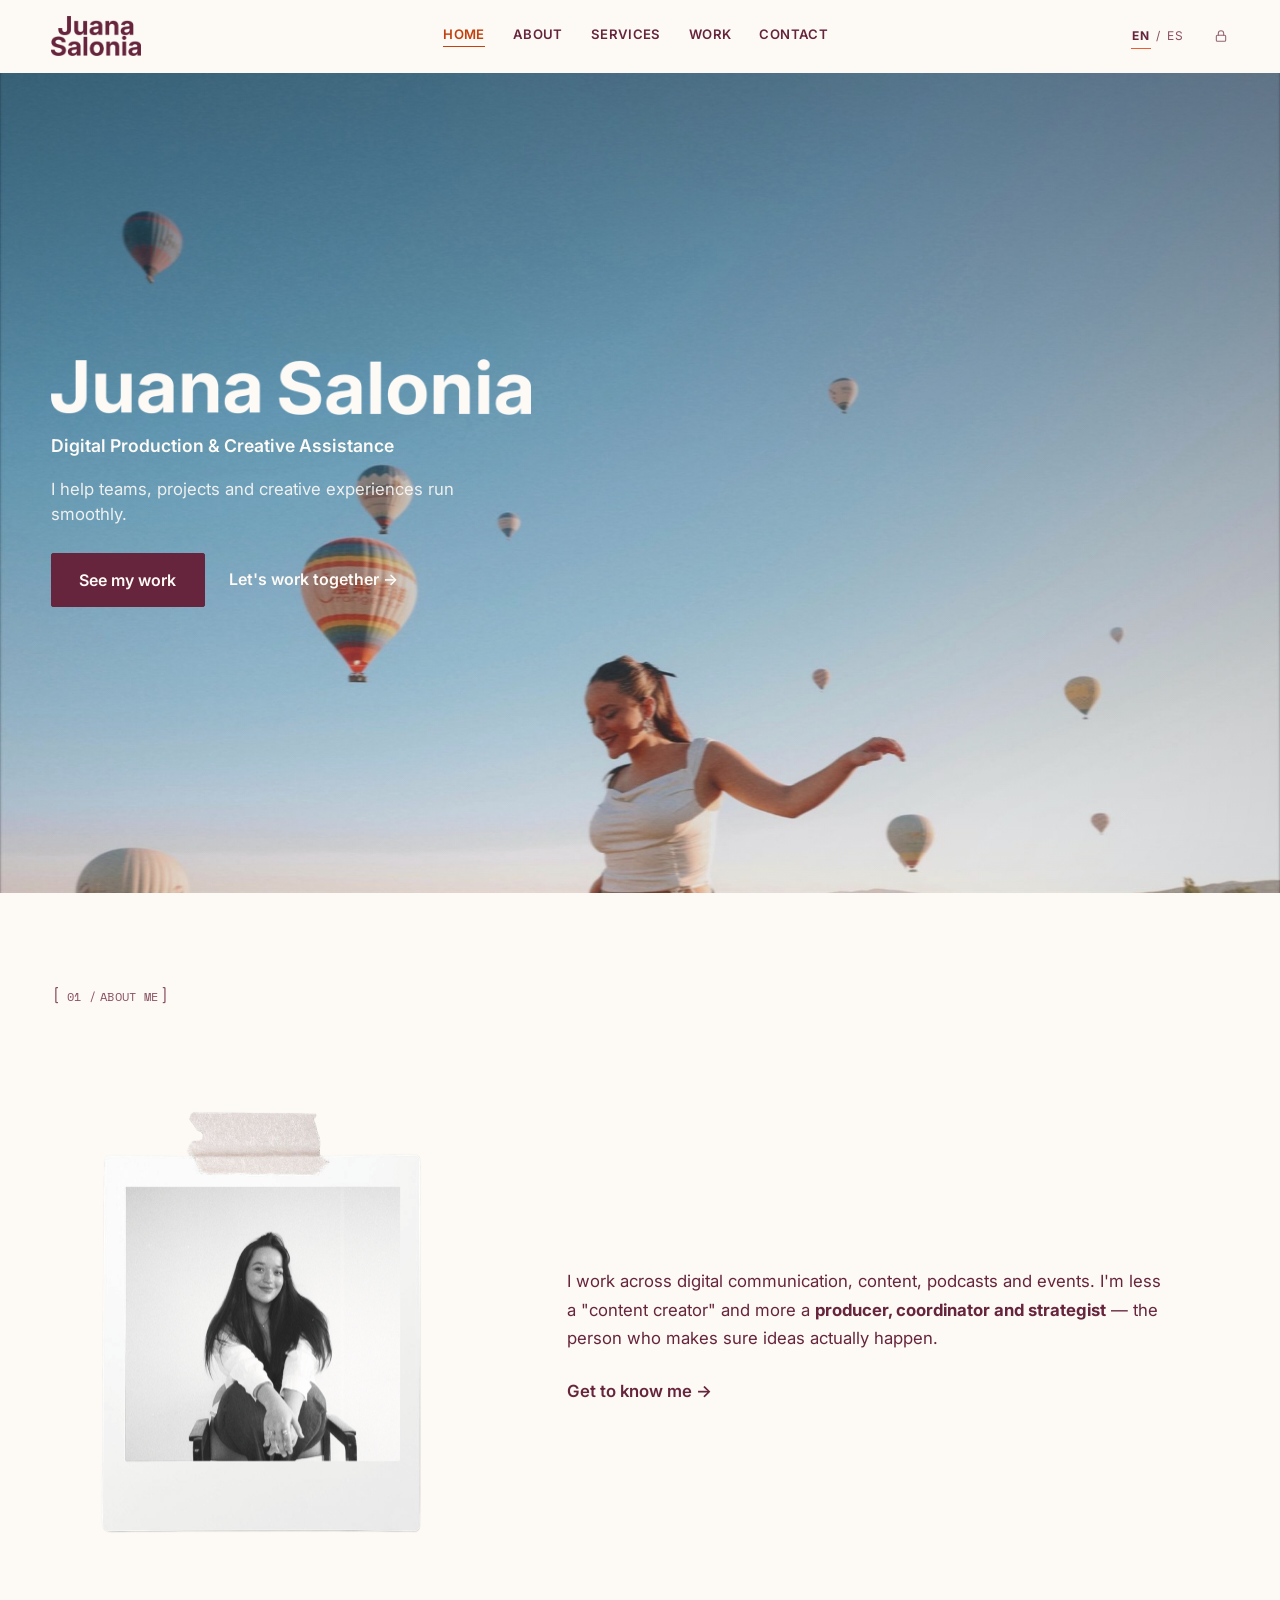
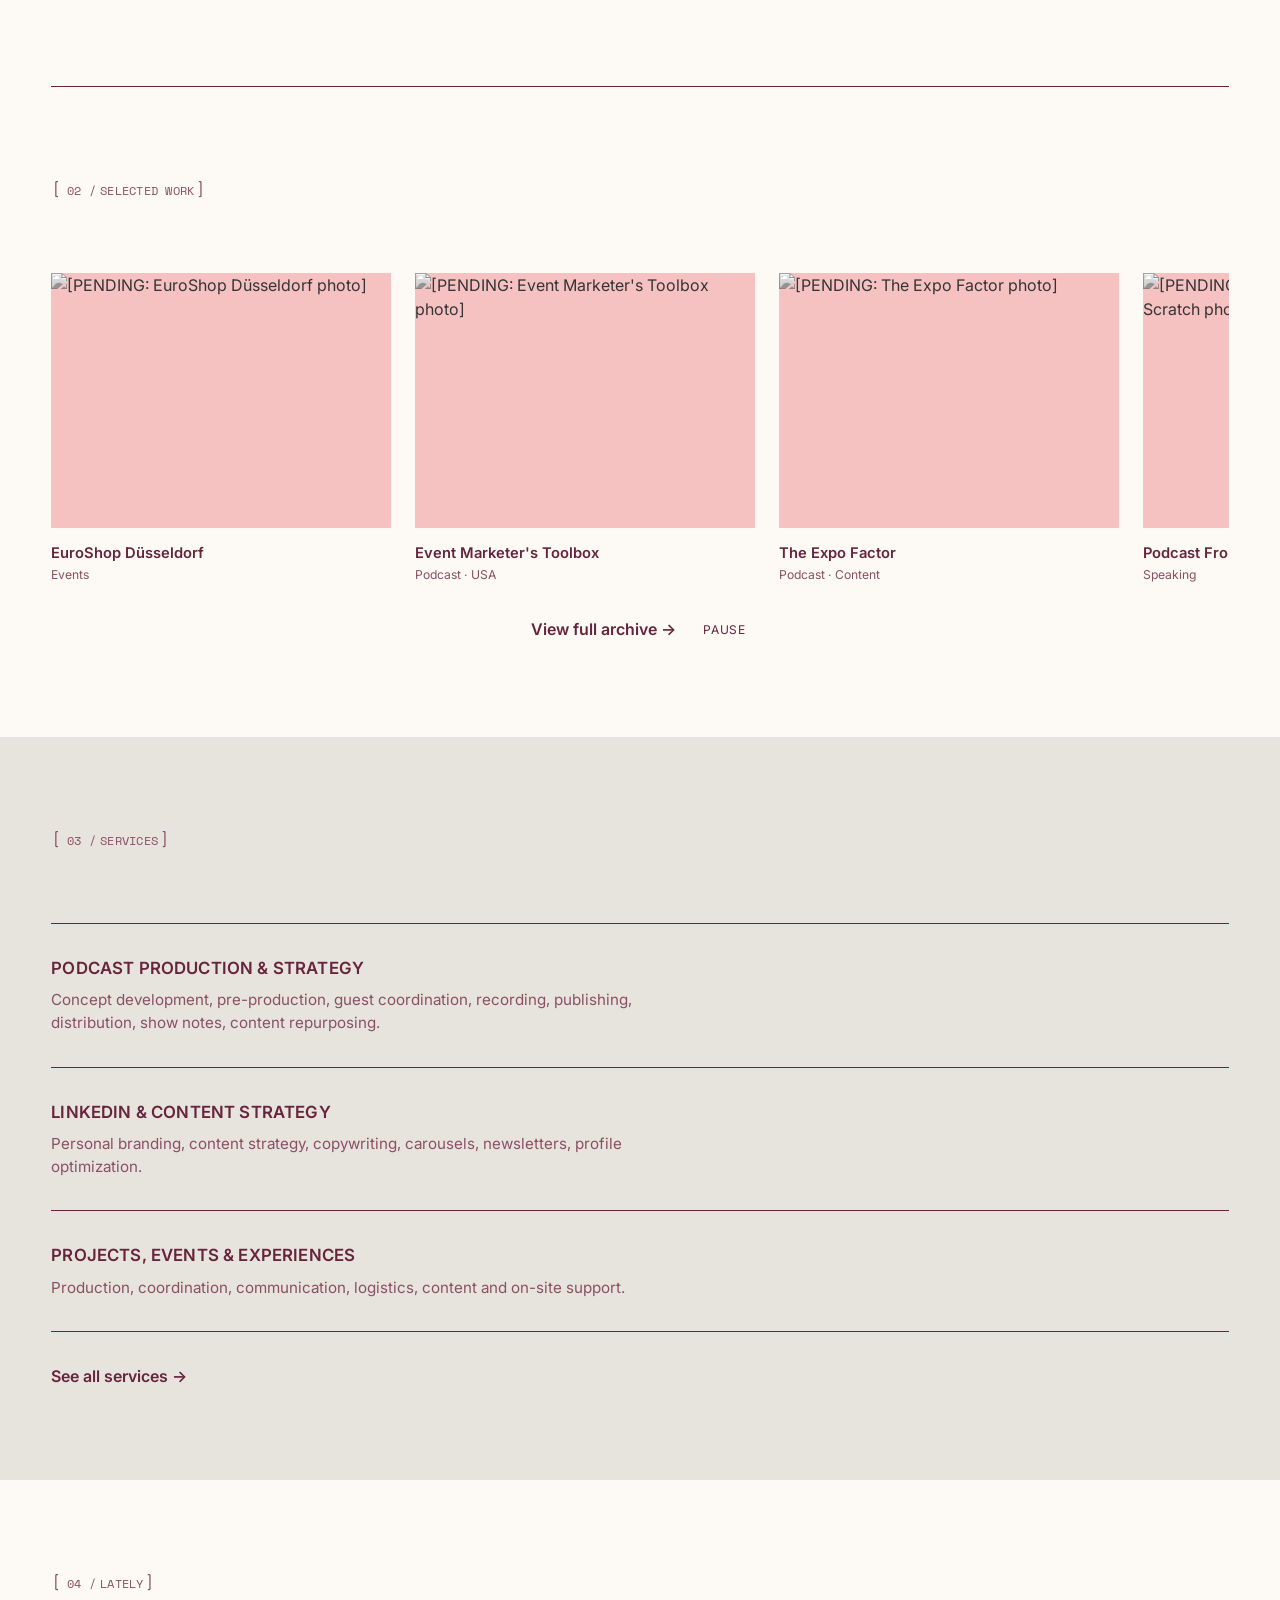
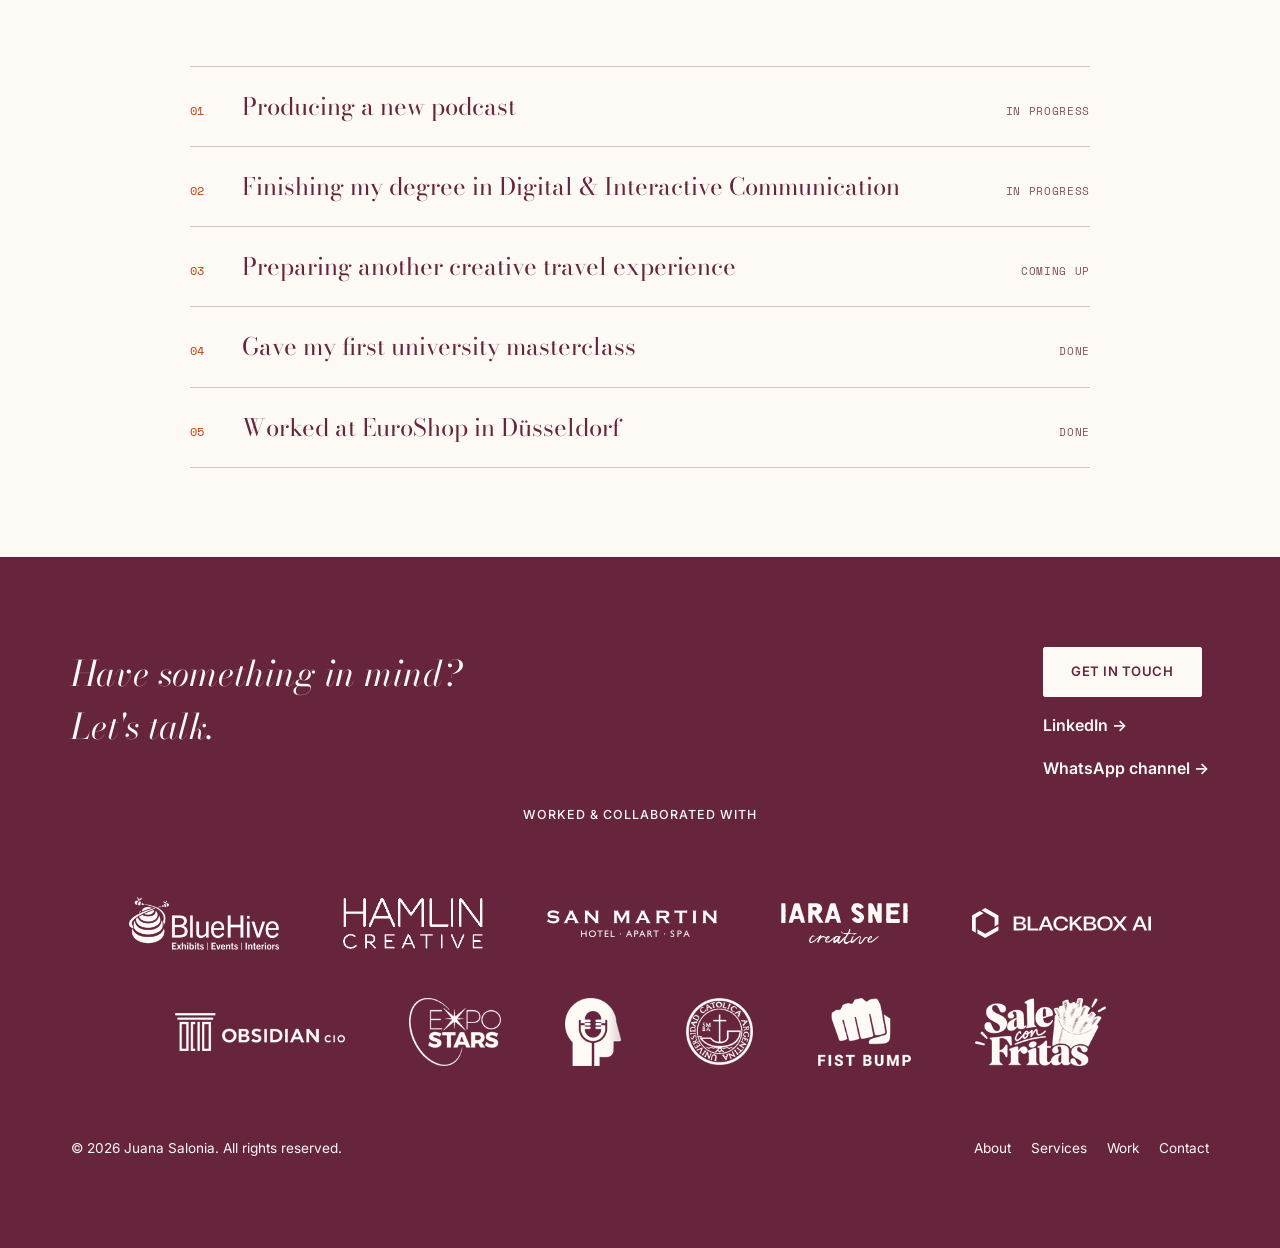
==== index.html @ c2f3aeaa "Home: hide the burgundy rule under the header while it sits over the hero photo Co-Authored-By: Clau" ====
<!DOCTYPE html>
<html lang="en">
<head>
<meta charset="UTF-8">
<meta name="viewport" content="width=device-width, initial-scale=1.0">
<title>Juana Salonia | Digital Production &amp; Creative Assistance</title>
<meta name="description" content="Juana Salonia — Digital Production &amp; Creative Assistance. I help teams, projects and creative experiences run smoothly.">
<meta name="theme-color" content="#FDFAF5">
<meta property="og:type" content="website">
<meta property="og:site_name" content="Juana Salonia">
<meta property="og:title" content="Juana Salonia | Digital Production &amp; Creative Assistance">
<meta property="og:description" content="Juana Salonia — Digital Production &amp; Creative Assistance. I help teams, projects and creative experiences run smoothly.">
<meta property="og:url" content="https://juanasalonia.com/">
<meta property="og:image" content="https://juanasalonia.com/og-image-3.jpg">
<meta property="og:image:width" content="1200">
<meta property="og:image:height" content="630">
<meta name="twitter:card" content="summary_large_image">
<link rel="canonical" href="https://juanasalonia.com/">
<script type="application/ld+json">
{"@context":"https://schema.org","@type":"Person","name":"Juana Salonia","jobTitle":"Digital Producer & Creative Assistant","url":"https://juanasalonia.com/","image":"https://juanasalonia.com/og-image-3.jpg","sameAs":["https://www.linkedin.com/in/juanasalonia/"],"knowsLanguage":["es","en"],"address":{"@type":"PostalAddress","addressLocality":"Buenos Aires","addressCountry":"AR"}}
</script>
<link rel="icon" type="image/png" sizes="32x32" href="favicon-32.png?v=5">
<link rel="icon" type="image/png" sizes="48x48" href="favicon-48.png?v=5">
<link rel="icon" type="image/png" sizes="256x256" href="favicon.png?v=5">
<link rel="apple-touch-icon" href="favicon.png?v=5">
<link rel="preconnect" href="https://fonts.googleapis.com">
<link rel="preconnect" href="https://fonts.gstatic.com" crossorigin>
<link href="https://fonts.googleapis.com/css2?family=Bodoni+Moda:ital,wght@0,400;0,500;0,600;0,700;1,400;1,500;1,600;1,700&family=Space+Mono:wght@400;700&family=Inter:wght@400;500;600;700&display=swap" rel="stylesheet">
<link rel="stylesheet" href="styles.css?v=62">
</head>
<body>
<a class="skip-link" href="#main-content">Skip to content</a>

<header class="site-header">
  <a href="index.html#top" class="logo-mark" aria-label="Juana Salonia — home">
    <img src="Logos/nombre-header-2r.png" alt="Juana Salonia">
  </a>
  <nav class="header-nav-inline" aria-label="Primary">
    <a href="index.html#top" aria-current="page">Home</a>
    <a href="about.html">About</a>
    <a href="services.html">Services</a>
    <a href="work.html">Work</a>
    <a href="contact.html">Contact</a>
  </nav>
  <div class="header-right">
    <div class="lang-toggle" role="group" aria-label="Language"><button type="button" data-lang="en" aria-pressed="true">EN</button><span aria-hidden="true">/</span><button type="button" data-lang="es" aria-pressed="false">ES</button></div>
    <a href="login.html" class="admin-link" aria-label="Admin login" title="Admin"><svg viewBox="0 0 24 24" width="16" height="16" fill="none" stroke="currentColor" stroke-width="1.6" stroke-linecap="round" stroke-linejoin="round" aria-hidden="true"><rect x="5" y="11" width="14" height="9" rx="1.5"/><path d="M8 11V8a4 4 0 0 1 8 0v3"/></svg></a>
    <button class="hamburger" id="hamburgerBtn" type="button" aria-expanded="false" aria-controls="siteNav" aria-label="Open menu">
      <span></span><span></span><span></span>
    </button>
  </div>
</header>

<nav class="site-nav" id="siteNav" aria-hidden="true">
  <ul>
    <li><a href="index.html#top" data-nav-link aria-current="page">Home</a></li>
    <li><a href="about.html" data-nav-link>About</a></li>
    <li><a href="services.html" data-nav-link>Services</a></li>
    <li><a href="work.html" data-nav-link>Work</a></li>
    <li><a href="contact.html" data-nav-link>Contact</a></li>
  </ul>
</nav>

<main id="main-content" tabindex="-1">
  <span id="top"></span>

  <!-- HERO ================================================= -->
  <!-- Full-bleed portrait with the wordmark overlaid, per the client's
       "brand book" cover reference. Per her own brief: no long intro
       paragraph — just name, a one-line tagline, photo, two CTAs max. -->
  <section class="hero" id="hero">
    <h1 class="visually-hidden">Juana Salonia — Digital Production &amp; Creative Assistance</h1>
    <div class="hero-photo-full" aria-hidden="true">
      <img src="Fotos/web/hero-balloons.jpg" alt="" fetchpriority="high" decoding="async">
    </div>
    <div class="hero-scrim" aria-hidden="true"></div>
    <div class="hero-overlay" data-reveal>
      <img class="hero-wordmark" src="Logos/nombre-hero-1r.png" alt="Juana Salonia">
      <p class="hero-tagline">Digital Production &amp; Creative Assistance</p>
      <p class="hero-sub">I help teams, projects and creative experiences run smoothly.</p>
      <div class="hero-ctas">
        <a href="work.html" class="btn btn-primary">See my work</a>
        <a href="contact.html" class="link-arrow">Let's work together →</a>
      </div>
    </div>
  </section>

  <!-- ABOUT PREVIEW ========================================= -->
  <section class="mini-section" id="about" data-reveal>
    <div class="section-head">
      <span class="section-number">01</span>
      <h2 class="section-title">About Me</h2>
    </div>
    <div class="about-simple about-simple--lg">
      <div class="about-simple-photo">
        <img src="Elementos%20gr%C3%A1ficos/polaroid-land.png" alt="Juana Salonia" loading="lazy" decoding="async">
      </div>
      <div class="about-simple-copy">
        <!-- DRAFT copy from the client's brief — replace with her final wording -->
        <p>I work across digital communication, content, podcasts and events. I'm less a "content creator" and more a <span class="highlight">producer, coordinator and strategist</span> — the person who makes sure ideas actually happen.</p>
        <p><a href="about.html" class="link-arrow">Get to know me →</a></p>
      </div>
    </div>
  </section>

  <div class="divider" aria-hidden="true"></div>

  <!-- SELECTED WORK PREVIEW ================================ -->
  <section class="mini-section" id="work" data-reveal>
    <div class="section-head">
      <span class="section-number">02</span>
      <h2 class="section-title">Selected Work</h2>
    </div>
    <!-- landing preview: auto-scrolling ribbon/marquee, per the client's
         reference — the track renders the set twice back to back and
         animates -50% for a seamless loop. Pauses on hover. -->
    <div class="work-carousel" id="workCarousel">
      <div class="work-carousel-track">
        <a href="work-detail.html" class="work-carousel-item">
          <div class="work-carousel-image">
            <img src="https://placehold.co/480x360/e7e2d6/66253D?text=EuroShop" alt="[PENDING: EuroShop Düsseldorf photo]" decoding="async">
          </div>
          <div class="work-carousel-caption">
            <span class="work-carousel-title">EuroShop Düsseldorf</span>
            <span class="work-carousel-meta">Events</span>
          </div>
        </a>
        <a href="work.html" class="work-carousel-item">
          <div class="work-carousel-image">
            <img src="https://placehold.co/480x360/e7e2d6/66253D?text=Toolbox" alt="[PENDING: Event Marketer's Toolbox photo]" decoding="async">
          </div>
          <div class="work-carousel-caption">
            <span class="work-carousel-title">Event Marketer's Toolbox</span>
            <span class="work-carousel-meta">Podcast · USA</span>
          </div>
        </a>
        <a href="work.html" class="work-carousel-item">
          <div class="work-carousel-image">
            <img src="https://placehold.co/480x360/e7e2d6/66253D?text=Expo+Factor" alt="[PENDING: The Expo Factor photo]" decoding="async">
          </div>
          <div class="work-carousel-caption">
            <span class="work-carousel-title">The Expo Factor</span>
            <span class="work-carousel-meta">Podcast · Content</span>
          </div>
        </a>
        <a href="work.html" class="work-carousel-item">
          <div class="work-carousel-image">
            <img src="https://placehold.co/480x360/e7e2d6/66253D?text=UCA" alt="[PENDING: Building a Podcast From Scratch photo]" decoding="async">
          </div>
          <div class="work-carousel-caption">
            <span class="work-carousel-title">Podcast From Scratch — UCA</span>
            <span class="work-carousel-meta">Speaking</span>
          </div>
        </a>
        <a href="work.html" class="work-carousel-item">
          <div class="work-carousel-image">
            <img src="https://placehold.co/480x360/e7e2d6/66253D?text=Bali" alt="[PENDING: Iara Snei — Bali photo]" decoding="async">
          </div>
          <div class="work-carousel-caption">
            <span class="work-carousel-title">Iara Snei — Bali</span>
            <span class="work-carousel-meta">Travel · Content</span>
          </div>
        </a>
        <a href="work.html" class="work-carousel-item">
          <div class="work-carousel-image">
            <img src="https://placehold.co/480x360/e7e2d6/66253D?text=Sale+con+Fritas" alt="[PENDING: Sale con Fritas photo]" decoding="async">
          </div>
          <div class="work-carousel-caption">
            <span class="work-carousel-title">Sale con Fritas</span>
            <span class="work-carousel-meta">Podcast</span>
          </div>
        </a>
        <!-- duplicate set, hidden from a11y tree — makes the -50% loop seamless -->
        <a href="work-detail.html" class="work-carousel-item" aria-hidden="true" tabindex="-1">
          <div class="work-carousel-image">
            <img src="https://placehold.co/480x360/e7e2d6/66253D?text=EuroShop" alt="" decoding="async">
          </div>
          <div class="work-carousel-caption">
            <span class="work-carousel-title">EuroShop Düsseldorf</span>
            <span class="work-carousel-meta">Events</span>
          </div>
        </a>
        <a href="work.html" class="work-carousel-item" aria-hidden="true" tabindex="-1">
          <div class="work-carousel-image">
            <img src="https://placehold.co/480x360/e7e2d6/66253D?text=Toolbox" alt="" decoding="async">
          </div>
          <div class="work-carousel-caption">
            <span class="work-carousel-title">Event Marketer's Toolbox</span>
            <span class="work-carousel-meta">Podcast · USA</span>
          </div>
        </a>
        <a href="work.html" class="work-carousel-item" aria-hidden="true" tabindex="-1">
          <div class="work-carousel-image">
            <img src="https://placehold.co/480x360/e7e2d6/66253D?text=Expo+Factor" alt="" decoding="async">
          </div>
          <div class="work-carousel-caption">
            <span class="work-carousel-title">The Expo Factor</span>
            <span class="work-carousel-meta">Podcast · Content</span>
          </div>
        </a>
        <a href="work.html" class="work-carousel-item" aria-hidden="true" tabindex="-1">
          <div class="work-carousel-image">
            <img src="https://placehold.co/480x360/e7e2d6/66253D?text=UCA" alt="" decoding="async">
          </div>
          <div class="work-carousel-caption">
            <span class="work-carousel-title">Podcast From Scratch — UCA</span>
            <span class="work-carousel-meta">Speaking</span>
          </div>
        </a>
        <a href="work.html" class="work-carousel-item" aria-hidden="true" tabindex="-1">
          <div class="work-carousel-image">
            <img src="https://placehold.co/480x360/e7e2d6/66253D?text=Bali" alt="" decoding="async">
          </div>
          <div class="work-carousel-caption">
            <span class="work-carousel-title">Iara Snei — Bali</span>
            <span class="work-carousel-meta">Travel · Content</span>
          </div>
        </a>
        <a href="work.html" class="work-carousel-item" aria-hidden="true" tabindex="-1">
          <div class="work-carousel-image">
            <img src="https://placehold.co/480x360/e7e2d6/66253D?text=Sale+con+Fritas" alt="" decoding="async">
          </div>
          <div class="work-carousel-caption">
            <span class="work-carousel-title">Sale con Fritas</span>
            <span class="work-carousel-meta">Podcast</span>
          </div>
        </a>
      </div>
    </div>
    <div class="hero-ctas" style="align-items:center;">
      <a href="work.html" class="link-arrow">View full archive →</a>
      <button type="button" class="motion-toggle" id="marqueeToggle" aria-pressed="false" aria-controls="workCarousel">Pause</button>
    </div>
  </section>

  <!-- SERVICES PREVIEW ====================================== -->
  <section class="mini-section block-lime" id="services" data-reveal>
    <div class="section-head">
      <span class="section-number">03</span>
      <h2 class="section-title">Services</h2>
    </div>
    <div class="services-list">
      <div class="service-row">
        <div>
          <h3 class="service-title">Podcast Production &amp; Strategy</h3>
          <p class="service-text">Concept development, pre-production, guest coordination, recording, publishing, distribution, show notes, content repurposing.</p>
        </div>
        <div class="service-row-media" aria-hidden="true">
          <img src="https://placehold.co/520x600/e7e2d6/66253D?text=Podcast" alt="" decoding="async">
        </div>
      </div>
      <div class="service-row">
        <div>
          <h3 class="service-title">LinkedIn &amp; Content Strategy</h3>
          <p class="service-text">Personal branding, content strategy, copywriting, carousels, newsletters, profile optimization.</p>
        </div>
        <div class="service-row-media" aria-hidden="true">
          <img src="https://placehold.co/520x600/e7e2d6/66253D?text=Content" alt="" decoding="async">
        </div>
      </div>
      <div class="service-row">
        <div>
          <h3 class="service-title">Projects, Events &amp; Experiences</h3>
          <p class="service-text">Production, coordination, communication, logistics, content and on-site support.</p>
        </div>
        <div class="service-row-media" aria-hidden="true">
          <img src="https://placehold.co/520x600/e7e2d6/66253D?text=Events" alt="" decoding="async">
        </div>
      </div>
    </div>
    <p style="margin-top:2rem;"><a href="services.html" class="link-arrow">See all services →</a></p>
  </section>

  <!-- LATELY ================================================ -->
  <section class="mini-section" id="lately" data-reveal>
    <div class="section-head">
      <span class="section-number">04</span>
      <h2 class="section-title">Lately</h2>
    </div>

    <div class="lately-grid">
      <div class="lately-item"><span class="lately-num">01</span><p>Producing a new podcast</p><span class="lately-status">In progress</span></div>
      <div class="lately-item"><span class="lately-num">02</span><p>Finishing my degree in Digital &amp; Interactive Communication</p><span class="lately-status">In progress</span></div>
      <div class="lately-item"><span class="lately-num">03</span><p>Preparing another creative travel experience</p><span class="lately-status">Coming up</span></div>
      <div class="lately-item"><span class="lately-num">04</span><p>Gave my first university masterclass</p><span class="lately-status">Done</span></div>
      <div class="lately-item"><span class="lately-num">05</span><p>Worked at EuroShop in D&uuml;sseldorf</p><span class="lately-status">Done</span></div>
    </div>
  </section>

</main>

<!-- FOOTER ================================================== -->
<footer class="site-footer" data-reveal>
  <div class="container">
    <div class="footer-top">
      <p class="footer-claim">Have something in mind? Let's talk.</p>
      <div class="footer-contact">
        <a href="contact.html" class="btn btn-primary">Get in touch</a>
        <a href="https://www.linkedin.com/in/juanasalonia/" target="_blank" rel="noopener" class="link-arrow">LinkedIn →<span class="visually-hidden"> (opens in a new tab)</span></a>
        <a href="https://whatsapp.com/channel/0029Vb8NhaBBKfhs5oG6I62T" target="_blank" rel="noopener" class="link-arrow">WhatsApp channel →<span class="visually-hidden"> (opens in a new tab)</span></a>
      </div>
    </div>

    <p class="eyebrow" style="margin-bottom:1rem;">Worked &amp; collaborated with</p>
    <div class="collab-row" aria-label="Collaborators">
      <span class="collab-chip"><img class="collab-logo" src="Logos/footer/mono/bluehive.png" alt="Blue Hive Exhibits" width="150" height="53" loading="lazy" decoding="async"></span>
      <span class="collab-chip"><img class="collab-logo" src="Logos/footer/mono/hamlin.png" alt="Hamlin Creative" width="140" height="51" loading="lazy" decoding="async"></span>
      <span class="collab-chip"><img class="collab-logo" src="Logos/footer/mono/sanmartin-text.png" alt="Hotel San Martín &amp; Spa" width="170" height="27" loading="lazy" decoding="async"></span>
      <span class="collab-chip"><img class="collab-logo" src="Logos/footer/mono/iarasnei.png" alt="Iara Snei" width="127" height="41" loading="lazy" decoding="async"></span>
      <span class="collab-chip"><img class="collab-logo" src="Logos/footer/mono/blackbox.svg" alt="Blackbox AI" width="179" height="30" loading="lazy" decoding="async"></span>
      <span class="collab-chip"><img class="collab-logo" src="Logos/footer/mono/obsidian.png" alt="Obsidian CIO" width="170" height="38" loading="lazy" decoding="async"></span>
      <span class="collab-chip"><img class="collab-logo" src="Logos/footer/mono/expostars.png" alt="The Expo Stars" width="92" height="68" loading="lazy" decoding="async"></span>
      <span class="collab-chip"><img class="collab-logo" src="Logos/footer/mono/visiontovibe.png" alt="Vision To Vibe" width="57" height="68" loading="lazy" decoding="async"></span>
      <span class="collab-chip"><img class="collab-logo" src="Logos/footer/mono/uca.png" alt="Universidad Católica Argentina (UCA)" width="68" height="67" loading="lazy" decoding="async"></span>
      <span class="collab-chip"><img class="collab-logo" src="Logos/footer/mono/fistbump.png" alt="Fist Bump" width="93" height="68" loading="lazy" decoding="async"></span>
      <span class="collab-chip"><img class="collab-logo" src="Logos/footer/mono/saleconfritas.png" alt="Sale con Fritas" width="131" height="68" loading="lazy" decoding="async"></span>
    </div>

    <div class="footer-bottom">
      <p>© <span id="year"></span> Juana Salonia. All rights reserved.</p>
      <nav>
        <ul>
          <li><a href="about.html">About</a></li>
          <li><a href="services.html">Services</a></li>
          <li><a href="work.html">Work</a></li>
          <li><a href="contact.html">Contact</a></li>
        </ul>
      </nav>
    </div>
  </div>
</footer>

<script src="config.js"></script>
<script src="https://cdn.jsdelivr.net/npm/@supabase/supabase-js@2.117.2/dist/umd/supabase.js" integrity="sha384-Rj26LVGvoeRVR6+mwQmFfcR3QOBEwT+ZmuCWpuiqeTzJpCs0ER4ITAWGb4Hiy3Ok" crossorigin="anonymous"></script>
<script src="i18n.js?v=62"></script>
<script src="script.js?v=62"></script>
<script src="content.js?v=62"></script>
</body>
</html>
---- styles.css ----
/* ==========================================================
   Juana Salonia — shared design system
   Archetype: "Structured Playfulness" — editorial grid order
   (Zack Millsaps / DesignThinkers-style hairlines, numbered
   sections) + scrapbook collage warmth (polaroids, washi tape).
   ========================================================== */

:root{
  /* Palette 1 — finalized brand colors */
  --color-background: #FDFAF5;
  --color-eggplant:   #66253D;
  --color-pink:       #F6C1C1;
  --color-terracotta: #ED5C30;
  --color-accent-text: #C2410F;   /* darker terracotta for TEXT (4.7:1 on cream; the bright one is 3.1:1) */
  --color-lime:       #C9C65F;
  --color-cyan:       #B8D8F0;

  --color-text: var(--color-eggplant);
  --color-text-muted: #8a5063;

  /* Typography — Google Fonts standing in for the licensed brand fonts
     (Orpheus Pro / The Seasons Regular -> Fraunces,
      Manslava / Six Hands -> Permanent Marker). Swap the font-family
      values below once licensed font files are provided. Fraunces is a
      variable serif that can go quiet/italic (logo, captions) and huge
      high-contrast display (hero, page titles) from one family — closer
      to the zackmillsaps.com / iarasnei.com references than a single
      static italic serif. */
  --font-serif: 'Bodoni Moda', 'Georgia', serif;
  --font-sans: 'Inter', -apple-system, sans-serif;
  --font-mono: 'Space Mono', 'Courier New', monospace;

  --container: 1240px;
  --side-pad: clamp(1.25rem, 4vw, 4rem);
  --section-pad: clamp(3rem, 7vw, 6.5rem);
  --rule: 1px solid var(--color-eggplant);
}

@media (prefers-reduced-motion: reduce){
  *{ animation-duration: 0.01ms !important; animation-iteration-count: 1 !important; transition-duration: 0.01ms !important; scroll-behavior: auto !important; }
}

/* ---------- reset / base ---------- */
*,*::before,*::after{ box-sizing: border-box; }
html{ scroll-behavior: smooth; }
body{
  margin: 0;
  background: var(--color-background);
  color: var(--color-text);
  font-family: var(--font-sans);
  font-size: 16px;
  line-height: 1.5;
  -webkit-font-smoothing: antialiased;
  overflow-x: hidden;
}
img{ max-width: 100%; display: block; }
a{ color: inherit; text-decoration: none; }
ul{ margin: 0; padding: 0; list-style: none; }
button{ font: inherit; background: none; border: none; cursor: pointer; color: inherit; }
h1,h2,h3,h4{ margin: 0; font-weight: 600; }
p{ margin: 0; }
.container{ max-width: var(--container); margin-inline: auto; padding-inline: var(--side-pad); }

/* washi-tape strip, pure CSS */
.tape{
  position: absolute;
  width: 84px; height: 30px;
  background: repeating-linear-gradient(45deg,
    color-mix(in srgb, var(--color-pink) 85%, white),
    color-mix(in srgb, var(--color-pink) 85%, white) 6px,
    color-mix(in srgb, var(--color-pink) 55%, white) 6px,
    color-mix(in srgb, var(--color-pink) 55%, white) 12px);
  opacity: .9;
  box-shadow: 0 2px 5px rgba(102,37,61,.12);
  pointer-events: none;
}

/* ---------- header ---------- */
.site-header{
  position: sticky; top: 0; z-index: 500;
  display: flex; align-items: center; justify-content: space-between;
  padding: 1rem var(--side-pad);
  background: color-mix(in srgb, var(--color-background) 92%, transparent);
  backdrop-filter: blur(6px);
  border-bottom: var(--rule);
}
.site-header.over-hero{ border-bottom-color: transparent; }
/* flat wordmark logo (pre-trimmed PNG), sized by height */
.logo-mark{ display: flex; align-items: center; flex-shrink: 0; height: 40px; }
.logo-mark img{ height: 100%; width: auto; }

/* nav links live directly in the header on tablet/desktop; the hamburger
   + full-screen drawer only take over once they no longer fit (mobile) */
.header-nav-inline{ display: none; align-items: center; gap: 1.75rem; }
.header-nav-inline a{ position: relative; font-size: .82rem; letter-spacing: .03em; text-transform: uppercase; font-weight: 600; padding-bottom: .2rem; }
.header-nav-inline a::after{
  content: ""; position: absolute; left: 0; bottom: 0; width: 100%; height: 1.5px;
  background: currentColor; transform: scaleX(0); transform-origin: right;
  transition: transform .35s cubic-bezier(.65,0,.35,1);
}
.header-nav-inline a:hover, .header-nav-inline a[aria-current="page"]{ color: var(--color-accent-text); }
.header-nav-inline a:hover::after, .header-nav-inline a[aria-current="page"]::after{ transform: scaleX(1); transform-origin: left; }

.header-right{ display: flex; align-items: center; gap: 1.5rem; }
.lang-toggle{
  display: inline-flex; align-items: center; gap: .3rem;
  font-size: .75rem; letter-spacing: .05em; color: var(--color-text-muted);
}
.lang-toggle button{ font: inherit; letter-spacing: inherit; color: inherit; background: none; border: 0; padding: .2rem .1rem; cursor: pointer; border-bottom: 1px solid transparent; }
.lang-toggle button:hover{ color: var(--color-eggplant); }
.lang-toggle button[aria-pressed="true"]{ color: var(--color-eggplant); font-weight: 700; border-bottom-color: var(--color-terracotta); }
.hamburger{ width: 34px; height: 26px; display:flex; flex-direction:column; justify-content:space-between; }
.hamburger span{ display:block; height: 1.5px; width: 100%; background: var(--color-eggplant); transition: transform .3s ease, opacity .3s ease; }
.hamburger[aria-expanded="true"] span:nth-child(1){ transform: translateY(11.5px) rotate(45deg); }
.hamburger[aria-expanded="true"] span:nth-child(2){ opacity: 0; }
.hamburger[aria-expanded="true"] span:nth-child(3){ transform: translateY(-11.5px) rotate(-45deg); }

@media (min-width: 720px){
  .header-nav-inline{ display: flex; }
  .hamburger{ display: none; }
}

/* ---------- nav drawer ---------- */
.site-nav{
  position: fixed; inset: 0; z-index: 400;
  background: var(--color-eggplant); color: var(--color-background);
  display: flex; flex-direction: column; align-items: center; justify-content: center; gap: 2.25rem;
  transform: translateY(-100%); transition: transform .45s cubic-bezier(.65,0,.35,1);
}
.site-nav.is-open{ transform: translateY(0); }
.site-nav ul{ display:flex; flex-direction: column; gap: 1rem; text-align: center; }
.site-nav a{ font-family: var(--font-serif); font-weight: 600; font-size: clamp(1.6rem, 5vw, 2.6rem); }
.site-nav a[aria-current="page"]{ color: var(--color-accent-text); }
.site-nav a:hover{ color: var(--color-accent-text); }

/* ---------- thick framing bar (Anna Koyn moodboard reference) ---------- */
/* a bold structural bar instead of a hairline, used to frame a key
   section edge-to-edge (e.g. under the header, or closing the hero) */

/* ---------- confetti dots ---------- */
/* ---------- dividers ---------- */
.divider{ position: relative; border-top: var(--rule); margin-inline: var(--side-pad); height: 2px; }

/* ---------- section scaffolding ---------- */
.mini-section{ padding-block: var(--section-pad); padding-inline: var(--side-pad); position: relative; }
/* cap each section's content on very wide screens so it doesn't sprawl
   into empty space — the section itself stays full-bleed for block-lime
   etc. backgrounds, only its children get centered/capped */
.mini-section > *{ max-width: 1400px; margin-inline: auto; }
/* Section markers read as a small "catalog" tag — [ 01 / ABOUT ME ] in a
   typewriter face — per the Anna Koyn (ODW) moodboard reference, instead
   of a big bold heading. */
.section-head{ display: flex; align-items: baseline; gap: 0; margin-bottom: clamp(2.5rem, 6vw, 4.5rem); font-family: var(--font-mono); }
.section-head::before{ content: "["; color: var(--color-text-muted); margin-right: .35em; }
.section-head::after{ content: "]"; color: var(--color-text-muted); margin-left: .1em; }
.section-number{ font-size: .72rem; letter-spacing: .03em; color: var(--color-text-muted); font-weight: 400; }
.section-number::after{ content: " /"; margin-right: .35em; }
.section-title{ font-size: .72rem; letter-spacing: .02em; text-transform: uppercase; font-weight: 400; color: var(--color-text-muted); }
.eyebrow{ font-size: .78rem; letter-spacing: .08em; text-transform: uppercase; color: var(--color-text-muted); font-weight: 500; }
/* same catalog-tag treatment for the single-line labels in page headers */
.tag-label{ font-family: var(--font-mono); font-size: .72rem; letter-spacing: .02em; text-transform: uppercase; }
.tag-label::before{ content: "["; margin-right: .35em; }
.tag-label::after{ content: "]"; margin-left: .35em; }

/* underline draws in on hover instead of sitting there statically —
   per the Harriet (Webflow) reference's link/button interactions */
.link-arrow{ position: relative; display: inline-flex; align-items: center; gap: .4rem; font-weight: 600; padding-bottom: .15rem; }
.link-arrow::after{
  content: ""; position: absolute; left: 0; bottom: 0; width: 100%; height: 1.5px;
  background: currentColor; transform: scaleX(0); transform-origin: right;
  transition: transform .4s cubic-bezier(.65,0,.35,1);
}
.link-arrow:hover{ color: var(--color-accent-text); }
.link-arrow:hover::after{ transform: scaleX(1); transform-origin: left; }

[data-reveal]{ opacity: 0; transform: translateY(22px); transition: opacity .7s ease, transform .7s ease; }
[data-reveal].in-view{ opacity: 1; transform: translateY(0); }

/* ---------- buttons — sharp corners, no pills ---------- */
.btn{
  display: inline-block; padding: .9rem 1.7rem; font-weight: 600; font-size: .82rem;
  letter-spacing: .04em; text-transform: uppercase; border: 1.5px solid var(--color-eggplant);
  border-radius: 2px; transition: background .25s ease, color .25s ease;
}
.btn-primary{ background: var(--color-eggplant); color: var(--color-background); }
.btn-primary:hover{ background: var(--color-accent-text); border-color: var(--color-accent-text); }

/* ---------- full-bleed color blocks (iarasnei.com) ---------- */
/* A mini-section can opt into an edge-to-edge flat color background
   instead of a bordered card — bolder punctuation between the quiet
   cream sections. */
.block-lime{ background: #E7E3DD; } /* warm neutral gray (was lime) */

.block-cyan{ background: var(--color-cyan); }

/* ==========================================================
   HERO — full-bleed photo with the wordmark overlaid directly on the
   image (per the client's "brand book" cover reference), name + claim
   centered over a desaturated portrait instead of a split layout.
   ========================================================== */
.hero{
  position: relative; overflow: hidden;
  min-height: min(92vh, 820px);
  display: flex; align-items: center; justify-content: flex-start;
  text-align: left; padding: clamp(2rem,6vw,4rem) var(--side-pad);
}
.hero-photo-full{ position: absolute; inset: 0; z-index: 0; }
/* she stands at the bottom of the frame, so anchor the crop to the bottom */
.hero-photo-full img{ width: 100%; height: 100%; object-fit: cover; object-position: center bottom; }
.hero-scrim{
  position: absolute; inset: 0; z-index: 1;
  background: linear-gradient(180deg, rgba(20,30,45,.42) 0%, rgba(20,30,45,.22) 50%, rgba(20,30,45,.08) 100%);
}
/* phones: center the crop on her and put the name + buttons up in the empty sky */
@media (max-width: 719px){
  .hero{ align-items: flex-start; padding-top: 7rem; }
  .hero-photo-full img{ object-position: 65% bottom; }
}

.hero-overlay{
  position: relative; z-index: 2; display: flex; flex-direction: column; align-items: flex-start; gap: 1.1rem;
  max-width: 720px; color: var(--color-background);
}
.hero-wordmark{ width: min(78vw, 480px); }
/* tagline + button match the "Let's work together →" link: normal case, bold,
   no tracking — fewer type treatments stacked on the photo */
.hero-tagline{ font-size: 1.1rem; font-weight: 600; }
.hero-overlay .btn{ text-transform: none; letter-spacing: 0; font-size: 1rem; }
.hero-overlay .hero-sub{ color: color-mix(in srgb, var(--color-background) 90%, transparent); font-size: 1.05rem; max-width: 42ch; }
.hero-ctas{ display: flex; flex-wrap: wrap; align-items: center; justify-content: center; gap: 1.5rem; margin-top: .5rem; }
.hero-overlay .hero-ctas{ justify-content: flex-start; }
.hero-overlay .link-arrow:hover{ color: var(--color-lime); }

/* ==========================================================
   PAGE HEADER — for internal pages (about/services/work/contact)
   ========================================================== */
.page-header{ padding: clamp(2.5rem,6vw,5rem) var(--side-pad) clamp(1.5rem,4vw,3rem); position: relative; }
.page-header .eyebrow{ margin-bottom: .75rem; }
.page-title{
  font-family: var(--font-serif); font-weight: 500; font-style: italic;
  font-size: clamp(2.2rem, 7vw, 4.4rem); line-height: 1.08;
  overflow-wrap: break-word;
}
.page-lede{ max-width: 56ch; font-size: 1.05rem; color: var(--color-text-muted); margin-top: 1.25rem; }
.back-link{ font-size: .82rem; letter-spacing: .04em; text-transform: uppercase; opacity: .8; }
.back-link:hover{ opacity: 1; color: var(--color-accent-text); }

/* ==========================================================
   ABOUT — minimalist: the client's own ready-made polaroid cutout
   (photo + washi tape, already composited, transparent background)
   on the left, plain serif copy on the right. No notebook, no card.
   ========================================================== */
.about-simple{ display: grid; grid-template-columns: 1fr; gap: 2.5rem; align-items: start; }
@media (min-width: 720px){
  .about-simple{ grid-template-columns: minmax(240px, 320px) 1fr; gap: 4.5rem; }
  .about-simple--lg{ grid-template-columns: minmax(300px, 460px) 1fr; gap: 3.5rem; }
}
.about-simple-photo{ justify-self: center; width: min(70vw, 320px); }
.about-simple--lg .about-simple-photo{ width: min(85vw, 460px); }
.about-simple--lg{ align-items: center; }
.about-simple-photo img{ width: 100%; height: auto; display: block; }
.about-simple-copy{ display: flex; flex-direction: column; gap: 1.5rem; max-width: 60ch; }
.about-simple-copy p{ font-size: 1.05rem; line-height: 1.7; }
/* emphasis inside paragraphs: same color as the text, just bold */
.highlight{ color: inherit; font-weight: 700; }

/* small photo carousel — About page only, same minimal polaroid frame
   but cycling through a few real photos instead of one fixed shot */
.about-carousel{ position: relative; }
.about-carousel-frame{
  position: relative; aspect-ratio: 4/5; background: #fff;
  border: 1px solid var(--color-eggplant); box-shadow: 4px 8px 18px rgba(102,37,61,.14);
}
.about-carousel-frame img{
  position: absolute; inset: 0; width: 100%; height: 100%; object-fit: cover;
  opacity: 0; transition: opacity .5s ease;
}
.about-carousel-frame img.is-active{ opacity: 1; }
/* phones: squarer frame anchored near the top so the full-length portraits lose the feet */
@media (max-width: 719px){
  .about-carousel-frame{ aspect-ratio: 1/1; }
  .about-carousel-frame img{ object-position: center 20%; }
}
.about-carousel-arrow{
  position: absolute; top: 50%; z-index: 3; transform: translateY(-50%);
  width: 38px; height: 38px; border-radius: 50%;
  display: flex; align-items: center; justify-content: center;
  background: color-mix(in srgb, var(--color-background) 88%, transparent); color: var(--color-eggplant);
  font-size: 1.6rem; line-height: 1; padding-bottom: 3px;
  box-shadow: 0 3px 10px rgba(102,37,61,.18); transition: background .2s ease, color .2s ease;
}
.about-carousel-arrow:hover{ background: var(--color-eggplant); color: var(--color-background); }
.about-carousel-arrow--prev{ left: .6rem; }
.about-carousel-arrow--next{ right: .6rem; }
.about-carousel-tape{ top: -14px; left: 50%; transform: translateX(-50%) rotate(-2deg); z-index: 2; }
.about-carousel-dots{ display: flex; justify-content: center; gap: .55rem; margin-top: 1.1rem; }
.about-carousel-dot{
  width: 8px; height: 8px; border-radius: 50%; padding: 0; border: none;
  background: color-mix(in srgb, var(--color-eggplant) 28%, transparent);
  cursor: pointer; transition: background .2s ease, transform .2s ease;
}
.about-carousel-dot:hover{ background: color-mix(in srgb, var(--color-eggplant) 55%, transparent); }
.about-carousel-dot.is-active{ background: var(--color-terracotta); transform: scale(1.3); }

/* room to grow — more text or photos can drop in below the intro
   without needing a layout change */
.about-more{ margin-top: 3rem; display: flex; flex-direction: column; gap: 1.5rem; max-width: 70ch; }

/* ==========================================================
   LANDING-ONLY — the static fanned photo stack + short blurb, used just
   in the home page's About preview (index.html). The full About page
   uses the notebook spread above instead.
   ========================================================== */

@media (min-width: 720px){
  
}

/* ==========================================================
   ORIGINAL SCRAPBOOK ACCENTS — built in-house (not the stock/Pinterest
   stickers from the moodboard reference) in Juana's own palette: a
   ribbon banner tag + a circular "stamp" badge for photo corners.
   ========================================================== */

/* solid variant — filled disc for sitting on top of a photo, cream text on eggplant */

/* typed "character file" card, per the folder-tab moodboard reference */

/* ==========================================================
   SELECTED WORK — grid + b/w-to-color hover
   ========================================================== */

/* plain stacked caption, no rule/italic — zackmillsaps.com reads quieter than a boxed label */

/* Landing preview only — small, playful square tiles instead of the big
   rectangular cards used on the full archive (work.html), per the
   "creative projects" 6-tile moodboard reference. */

/* Landing preview — auto-scrolling ribbon/marquee, per the client's
   reference: the track holds the project set twice and glides on its
   own, looping seamlessly; hovering (or focusing a tile) pauses it so
   it stays readable and clickable. */
.work-carousel{ position: relative; margin-bottom: 1.75rem; overflow: hidden; }
.work-carousel-track{
  display: flex; gap: 1.5rem; width: max-content;
  animation: work-marquee 34s linear infinite;
}
.work-carousel:hover .work-carousel-track,
.work-carousel-track:has(:focus-visible){ animation-play-state: paused; }
@keyframes work-marquee{ from{ transform: translateX(0); } to{ transform: translateX(-50%); } }
@media (prefers-reduced-motion: reduce){ .work-carousel-track{ animation: none; } }
.work-carousel-item{ flex: 0 0 auto; width: min(74vw, 300px); cursor: pointer; }
.work-carousel-image{ position: relative; aspect-ratio: 4/3; overflow: hidden; background: var(--color-pink); }
.work-carousel-image img{ width: 100%; height: 100%; object-fit: cover; filter: grayscale(1); transition: transform .5s ease, filter .5s ease; }
.work-carousel-item:hover .work-carousel-image img{ filter: grayscale(0); transform: scale(1.04); }
/* project without a cover photo yet: same-size title on a plain box, so every
   placeholder reads the same whatever the title length */
.work-carousel-image--empty{ display: flex; align-items: center; justify-content: center; padding: 1.25rem; background: #E7E3DD; text-align: center; }
.work-carousel-image--empty span{ font-family: var(--font-serif); font-style: italic; font-size: 1.25rem; line-height: 1.3; color: var(--color-eggplant); }
.work-carousel-caption{ display: flex; flex-direction: column; gap: .15rem; margin-top: .85rem; }
.work-carousel-title{ font-size: .92rem; font-weight: 600; }
.work-carousel-meta{ font-size: .76rem; color: var(--color-text-muted); }
@media (min-width: 720px){
  .work-carousel-item{ width: min(30vw, 340px); }
}

.filter-tags{ display: flex; flex-wrap: wrap; gap: .6rem 1rem; margin-bottom: 3rem; }
.filter-tag{ font-size: .78rem; letter-spacing: .035em; text-transform: uppercase; padding-block: .35rem; border-bottom: 1.5px solid transparent; }
.filter-tag[aria-pressed="true"]{ border-color: var(--color-terracotta); color: var(--color-accent-text); }
.filter-tag:hover{ color: var(--color-accent-text); }

/* Work archive — trial list layout: numbered text rows that reveal the
   project photo on hover (wipe-in from the right), per the Harriet
   (Webflow) reference's "art pieces" list. Swap back to .work-grid if
   this doesn't stick. */
.work-list{ display: flex; flex-direction: column; margin-bottom: 2.5rem; }
.work-list-row{
  position: relative; overflow: hidden; display: flex; flex-wrap: wrap; align-items: baseline;
  gap: .5rem 1.25rem; padding-block: 1.75rem; border-top: var(--rule); cursor: pointer;
}
.work-list-row:last-child{ border-bottom: var(--rule); }
.work-list-index{ font-family: var(--font-mono); font-size: .8rem; color: var(--color-text-muted); }
.work-list-title{ font-family: var(--font-serif); font-size: clamp(1.3rem, 3.5vw, 2rem); font-weight: 600; transition: color .3s ease; }
.work-list-meta{ margin-left: auto; font-size: .82rem; color: var(--color-text-muted); }
.work-list-row:hover .work-list-title{ color: var(--color-accent-text); }
.work-list-media{
  position: absolute; top: 0; right: 0; bottom: 0; width: 0; overflow: hidden; z-index: 0;
  transition: width .5s cubic-bezier(.65,0,.35,1);
  background: var(--color-background);
  display: flex; align-items: center; justify-content: center;
}
/* client/collaborator logo, not a project photo yet — contained + centered
   rather than cropped, so wordmarks don't get cut off */
.work-list-media img{
  width: auto; height: auto; max-width: 150px; max-height: 60px; object-fit: contain;
}
/* Hamlin's wordmark reads heavier than the rest at the same size */
.work-list-media img[src$="work/hamlin.png"]{ max-width: 120px; }
.work-list-row:hover .work-list-media{ width: min(42%, 320px); }
@media (max-width: 719px){
  .work-list-media{ display: none; }
  .work-list-meta{ margin-left: 0; width: 100%; }
}

/* ==========================================================
   PROJECT DETAIL (work-detail.html)
   ========================================================== */
.project-hero-media{ aspect-ratio: 16/9; overflow: hidden; margin-inline: var(--side-pad); border: 1px solid var(--color-eggplant); }
.project-hero-media img{ width: 100%; height: 100%; object-fit: cover; filter: grayscale(1); }
/* quick-facts band — sits directly under the hero photo, pastel full-bleed
   strip per the "clean case study" reference, mirrors .block-lime/.block-pink */
.project-facts{ padding-block: clamp(2rem, 5vw, 2.75rem); }
.project-meta{ display: grid; grid-template-columns: repeat(2,1fr); gap: 1.5rem 2rem; margin-bottom: 0; }
.project-meta div span:first-child{ display:block; font-size: .72rem; letter-spacing: .05em; text-transform: uppercase; color: var(--color-text-muted); margin-bottom: .3rem; }
.project-meta div span:last-child{ font-size: 1rem; }
.project-copy{ max-width: 62ch; display: flex; flex-direction: column; gap: 1.25rem; margin-bottom: 3rem; }
.project-link{ margin-top: 1.75rem; }
.project-copy h2{ font-family: var(--font-serif); font-style: italic; font-size: 1.3rem; }
.gallery-grid{ columns: 2; column-gap: 1rem; }
.gallery-grid img{ width: 100%; height: auto; filter: grayscale(1); transition: filter .35s ease; }
.gallery-grid > img, .gallery-item{ display: block; width: 100%; margin: 0 0 1rem; break-inside: avoid; }
.gallery-item{ padding: 0; border: 0; background: none; cursor: zoom-in; }
.gallery-item:hover img, .gallery-item:focus-visible img{ filter: none; }

/* ==========================================================
   SERVICES — numbered rows, no boxed cards
   ========================================================== */
.services-list{ display: flex; flex-direction: column; }
.service-row{ position: relative; overflow: hidden; display: grid; grid-template-columns: 1fr; gap: 1.25rem; align-items: start; padding-block: 2rem; border-top: var(--rule); transition: background-color .3s ease; }
.service-row:last-child{ border-bottom: var(--rule); }
.service-row:hover, .service-row:focus-within{ background-color: color-mix(in srgb, var(--color-terracotta) 8%, transparent); }
.service-title{ font-size: 1.05rem; text-transform: uppercase; letter-spacing: .01em; margin-bottom: .5rem; }
.service-text{ color: var(--color-text-muted); font-size: .95rem; max-width: 60ch; }
.service-detail{ margin-top: 1rem; display: flex; flex-direction: column; gap: .4rem; }
.service-detail li{ font-size: .92rem; padding-left: 1.1rem; position: relative; }
.service-detail li::before{ content: "—"; position: absolute; left: 0; color: var(--color-accent-text); }

/* image wipes in from the right edge on hover — per the Harriet (Webflow)
   reference's list-row interaction */
.service-row-media{
  position: absolute; top: 0; right: 0; bottom: 0; width: 0; overflow: hidden;
  transition: width .5s cubic-bezier(.65,0,.35,1);
}
.service-row-media img{
  position: absolute; top: 0; right: 0; width: 260px; max-width: 40vw; height: 100%;
  object-fit: cover; filter: grayscale(1); transform: scale(1.08);
  transition: filter .5s ease, transform .5s ease;
}
.service-row:hover .service-row-media{ width: min(38%, 260px); }
.service-row:hover .service-row-media img{ filter: grayscale(0); transform: scale(1); }
@media (max-width: 719px){ .service-row-media{ display: none; } }

/* ==========================================================
   LATELY
   ========================================================== */
.lately-grid{ display: grid; grid-template-columns: 1fr; }
.lately-item{ padding-block: 1.25rem; border-top: 1px solid color-mix(in srgb, var(--color-eggplant) 25%, transparent); display: flex; gap: 1.25rem; align-items: baseline; }
.lately-item:last-child{ border-bottom: 1px solid color-mix(in srgb, var(--color-eggplant) 25%, transparent); }

/* ==========================================================
   CONTACT — copy-email / LinkedIn + testimonials
   (no contact form — the client wants a direct email/LinkedIn only)
   ========================================================== */
.contact-methods{ display: grid; grid-template-columns: 1fr; max-width: 46rem; }
.contact-method{
  display: flex; flex-direction: column; gap: .4rem;
  width: 100%; text-align: left; padding: 1.75rem 0;
  border-top: var(--rule);
}
.contact-method:first-child{ border-top: 0; padding-top: 0; }
.contact-method:last-child{ padding-bottom: 0; }
.contact-method-label{ font-size: .7rem; letter-spacing: .08em; text-transform: uppercase; color: var(--color-text-muted); }
.contact-method-value{ font-family: var(--font-serif); font-weight: 600; font-size: clamp(1.1rem, 5vw, 1.7rem); overflow-wrap: break-word; word-break: break-word; }
.contact-method-desc{ font-size: .95rem; color: var(--color-text-muted); }
.contact-method-action{ font-size: .85rem; color: var(--color-accent-text); }
.contact-method:hover .contact-method-value{ color: var(--color-accent-text); }
.testimonials{ display: grid; grid-template-columns: 1fr; gap: 1.75rem; margin-top: 2rem; }
.testimonial{ padding-top: 1.75rem; border-top: var(--rule); }
.testimonial-quote{ margin: 0; font-family: var(--font-sans); font-style: normal; font-size: 1.05rem; line-height: 1.7; display: -webkit-box; -webkit-line-clamp: 3; -webkit-box-orient: vertical; overflow: hidden; }
.testimonial cite{ display: block; margin-top: .85rem; font-style: normal; font-size: .8rem; letter-spacing: .03em; text-transform: uppercase; color: var(--color-text-muted); }
.testimonial-more{ display: inline-block; margin-top: .6rem; font-family: var(--font-sans); font-size: .85rem; font-weight: 600; color: var(--color-accent-text); background: none; border: 0; padding: 0; cursor: pointer; text-decoration: underline; text-underline-offset: 2px; }
.testimonial-more:hover{ color: var(--color-eggplant); }

/* Full-quote modal: blurred/dimmed backdrop, a card with a squared-off top
   corner and rounded everywhere else, a color accent bar on top, sliding up
   into place. Adapted from the reference site's case-study modal. */
.testimonial-modal-overlay{
  position: fixed; inset: 0; z-index: 998; display: flex; align-items: center; justify-content: center; padding: 1.5rem;
  background: rgba(102,37,61,0); backdrop-filter: blur(0px); opacity: 0; pointer-events: none;
  transition: opacity .4s cubic-bezier(.25,.46,.45,.94), background .4s, backdrop-filter .4s;
}
.testimonial-modal-overlay.is-open{ opacity: 1; pointer-events: auto; background: rgba(102,37,61,.55); backdrop-filter: blur(6px); }
.testimonial-modal-box{
  width: 90vw; max-width: 620px; max-height: 88vh; overflow-y: auto; position: relative;
  background: var(--color-background); border-radius: 6px 22px 22px 22px;
  transform: translateY(28px) scale(.97); transition: transform .4s cubic-bezier(.25,.46,.45,.94);
  box-shadow: 0 30px 70px rgba(102,37,61,.35);
}
.testimonial-modal-overlay.is-open .testimonial-modal-box{ transform: translateY(0) scale(1); }
.testimonial-modal-body{ padding: 2.6rem 2.4rem 2.4rem; }
.testimonial-modal-body blockquote{ margin: 0; font-family: var(--font-sans); font-size: 1.15rem; line-height: 1.75; color: var(--color-eggplant); }
.testimonial-modal-body cite{ display: block; margin-top: 1.25rem; font-style: normal; font-size: .78rem; letter-spacing: .04em; text-transform: uppercase; color: var(--color-text-muted); }
.testimonial-modal-close{ position: absolute; top: 1.1rem; right: 1.1rem; width: 36px; height: 36px; border-radius: 50%; background: var(--color-background); box-shadow: 0 4px 10px rgba(102,37,61,.18); display: flex; align-items: center; justify-content: center; color: var(--color-eggplant); z-index: 5; transition: background .2s, color .2s; }
.testimonial-modal-close:hover{ background: var(--color-terracotta); color: var(--color-background); }
@media (prefers-reduced-motion: reduce){ .testimonial-modal-overlay, .testimonial-modal-box{ transition: none; } }

/* ==========================================================
   FOOTER
   ========================================================== */
.site-footer{ background: var(--color-eggplant); color: var(--color-background); padding-block: var(--section-pad); position: relative; overflow: hidden; }
.site-footer .eyebrow{ color: var(--color-background); }
.footer-top{ display: flex; flex-wrap: wrap; justify-content: space-between; gap: 3rem; margin-bottom: 3.5rem; }
.footer-claim{ font-family: var(--font-serif); font-style: italic; font-size: clamp(1.4rem, 3.4vw, 2.2rem); max-width: 20ch; }
.footer-contact{ display: flex; flex-direction: column; gap: 1rem; align-items: flex-start; }
.footer-contact .btn-primary{ background: var(--color-background); color: var(--color-eggplant); border-color: var(--color-background); }
.footer-contact .btn-primary:hover{ background: var(--color-accent-text); color: var(--color-background); border-color: var(--color-accent-text); }
/* loose, centered logo cloud (ref: iarasnei.com/collabs): no rules, no slots, varied sizes */
.site-footer .container > .eyebrow{ text-align: center; margin-top: -2rem; }
.collab-row{ display: flex; flex-wrap: wrap; align-items: center; justify-content: center; gap: clamp(1.75rem, 4vw, 3rem) clamp(2rem, 5vw, 4rem); max-width: 68rem; margin: 0 auto; padding-block: 3.5rem clamp(3rem, 6vw, 4.5rem); }
.collab-row span{ font-size: .8rem; letter-spacing: .03em; text-transform: uppercase; color: var(--color-background); }
/* every logo is pre-recolored to the same cream (Logos/footer/mono) and sits
   centered in an identical slot; width/height attrs give each the same visual weight */
.collab-chip{ flex: none; display: flex; align-items: center; justify-content: center; transition: opacity .3s ease; }
a.collab-chip:hover{ opacity: .7; }
.collab-logo{ flex: none; object-fit: contain; }
@media (max-width: 719px){ .collab-logo{ zoom: .65; } }
.footer-bottom{ display: flex; flex-wrap: wrap; justify-content: space-between; gap: 1rem; font-size: .85rem; }
.footer-bottom nav ul{ display: flex; flex-wrap: wrap; gap: 1.25rem; }

/* ---------- responsive ---------- */
@media (min-width: 720px){
  
  
  .gallery-grid{ columns: 3; }
  .testimonials{ grid-template-columns: repeat(3, 1fr); }
}
@media (min-width: 960px){
  .hero{ grid-template-columns: .8fr 1.2fr; }
}

/* About: academic credential */
.credential{ border-top: 1px solid var(--color-eggplant); border-bottom: 1px solid var(--color-eggplant); padding: 1.75rem 0; margin-bottom: 4rem; display: flex; flex-direction: column; gap: .6rem; }
.credential-degree{ font-family: var(--font-serif, "Bodoni Moda", serif); font-style: italic; font-size: clamp(1.4rem, 3vw, 2rem); line-height: 1.25; color: var(--color-eggplant); }
.credential-school{ font-family: "Inter", sans-serif; font-size: .72rem; letter-spacing: .09em; text-transform: uppercase; color: var(--color-eggplant); opacity: .8; }

/* Lately: single-column editorial list */
.lately-grid{ max-width: 900px; }
.lately-item{ padding-block: 1.5rem; align-items: baseline; gap: 1.5rem; transition: padding-left .3s ease; }
.lately-item:hover{ padding-left: .5rem; }
.lately-num{ font-family: 'Space Mono', monospace; font-size: .75rem; color: var(--color-accent-text); min-width: 1.75rem; }
.lately-item p{ flex: 1; font-family: var(--font-serif); font-size: clamp(1.1rem, 2.2vw, 1.5rem); line-height: 1.3; }
.lately-status{ font-family: 'Space Mono', monospace; font-size: .68rem; letter-spacing: .06em; text-transform: uppercase; opacity: .8; white-space: nowrap; }
@media (max-width: 560px){ .lately-item{ flex-wrap: wrap; } .lately-status{ width: 100%; padding-left: 3.25rem; } }

/* Services: whole row links to filtered Work */

/* closing line under the services list, between the last rule and the divider */
/* the note sits in its own band: the last service row's rule above, a
   matching rule below, compact padding, one line on desktop */
.services-section{ padding-bottom: 0; }
.services-note{ padding-block: clamp(1.5rem, 3vw, 2.25rem); border-bottom: var(--rule); text-align: center; text-wrap: balance; font-family: var(--font-serif); font-style: italic; font-size: clamp(1.1rem, 1.7vw, 1.5rem); line-height: 1.4; }
.service-cta{ display: inline-block; margin-top: 1.25rem; font-size: .9rem; font-weight: 600; color: var(--color-eggplant); border-bottom: 1px solid currentColor; }
.work-list-row[hidden]{ display: none; }

.admin-link{ display:inline-flex; vertical-align:middle; margin-left:.25rem; opacity:.7; color:inherit; transition:opacity .2s; }
.admin-link:hover, .admin-link:focus-visible{ opacity:1; }

/* Touch targets: on phones / touch screens, enlarge the tappable area of the tiny
   controls with an invisible pseudo-element, without changing how they look. */
@media (pointer: coarse), (max-width: 719px){
  .lang-toggle button, .admin-link, .hamburger, .about-carousel-dot{ position: relative; }
  .lang-toggle button::after, .admin-link::after, .hamburger::after{ content: ''; position: absolute; inset: -10px -6px; }
  .about-carousel-dot::after{ content: ''; position: absolute; inset: -14px; }
  .filter-tag{ min-height: 44px; }
}

/* Contact form (Netlify Forms) */
.contact-form{ max-width: 46rem; display: flex; flex-direction: column; gap: 1.5rem; }
.cf-field label{ display: block; font-size: .7rem; letter-spacing: .08em; text-transform: uppercase; color: var(--color-text-muted); margin-bottom: .35rem; }
.cf-field input, .cf-field select, .cf-field textarea{
  width: 100%; font: inherit; font-size: 1rem; color: var(--color-eggplant);
  background: transparent; border: 0; border-bottom: 1px solid var(--color-eggplant); border-radius: 0; padding: .6rem 0;
}
.cf-field textarea{ resize: vertical; min-height: 8rem; border: 1px solid var(--color-eggplant); padding: .75rem; }
.cf-field input:focus, .cf-field select:focus, .cf-field textarea:focus{ outline: 2px solid var(--color-terracotta); outline-offset: 2px; }
.cf-field [aria-invalid="true"]{ border-color: var(--color-terracotta); }
.contact-form .btn{ align-self: flex-start; }
.contact-form .btn[disabled]{ opacity: .6; cursor: wait; }
.cf-hp{ position: absolute; left: -9999px; width: 1px; height: 1px; overflow: hidden; }
.cf-privacy{ margin-top: -.75rem; font-size: .8rem; color: var(--color-text-muted); }
.cf-status{ min-height: 1.4em; font-size: .95rem; }
.cf-status.is-ok{ color: var(--color-eggplant); font-weight: 600; }
.cf-status.is-err{ color: var(--color-accent-text); }
/* thank-you block that replaces the form after sending */
.cf-thanks{ max-width: 46rem; padding-block: clamp(2rem, 5vw, 3.5rem); border-block: var(--rule); }
.cf-thanks:focus{ outline: none; }
.contact-form[hidden], .cf-thanks[hidden]{ display: none; }
.cf-thanks-eyebrow{ font-size: .8rem; letter-spacing: .08em; text-transform: uppercase; color: var(--color-text-muted); margin-bottom: .75rem; }
.cf-thanks-title{ font-family: var(--font-serif); font-style: italic; font-weight: 500; font-size: clamp(2rem, 5vw, 3rem); line-height: 1.1; margin-bottom: 1rem; }
.cf-thanks-text{ font-size: 1.15rem; margin-bottom: 1.75rem; }
.cf-thanks-ctas{ justify-content: flex-start; margin-top: 0; }


/* ---------- accessibility ---------- */
/* keyboard focus ring everywhere (mouse clicks don't show it) */
:where(a, button, input, select, textarea, summary, [tabindex]):focus-visible{ outline: 2px solid var(--color-accent-text); outline-offset: 3px; }
.site-nav :focus-visible{ outline-color: var(--color-background); }

/* skip link: first tab stop, visible only when focused */
.skip-link{ position: absolute; left: 1rem; top: -4rem; z-index: 1000; padding: .7rem 1.1rem; background: var(--color-eggplant); color: var(--color-background); font-weight: 600; transition: top .15s ease; }
.skip-link:focus{ top: .75rem; }

/* closed drawer must not be reachable by keyboard / screen readers */
.site-nav:not(.is-open){ visibility: hidden; transition: transform .45s cubic-bezier(.65,0,.35,1), visibility 0s .45s; }

/* pause controls for auto-moving content (WCAG 2.2.2) */
.motion-toggle{ display: inline-flex; align-items: center; gap: .5rem; font-size: .75rem; letter-spacing: .06em; text-transform: uppercase; padding: .5rem .2rem; color: var(--color-eggplant); border-bottom: 1px solid transparent; }
.motion-toggle:hover{ border-bottom-color: var(--color-accent-text); }
.work-carousel.is-paused .work-carousel-track{ animation-play-state: paused; }
.about-carousel-controls{ display: flex; justify-content: center; margin-top: .25rem; }

/* screen-reader-only text (visible to assistive tech, invisible on screen) */
.visually-hidden{ position: absolute; width: 1px; height: 1px; padding: 0; margin: -1px; overflow: hidden; clip: rect(0 0 0 0); clip-path: inset(50%); white-space: nowrap; border: 0; }

/* Lightbox (project photo gallery) */
.lightbox{ border: 0; padding: 0; background: transparent; max-width: 100vw; max-height: 100vh; width: 100vw; height: 100vh; }
.lightbox::backdrop{ background: rgba(40,14,24,.92); }
.lightbox[open]{ display: grid; place-items: center; }
.lightbox img{ max-width: 92vw; max-height: 84vh; object-fit: contain; }
.lightbox-close, .lightbox-nav{ position: absolute; color: var(--color-background); font-size: 2rem; line-height: 1; padding: .5rem 1rem; }
.lightbox-close{ top: 1rem; right: 1rem; font-size: 1.5rem; }
.lightbox-nav{ top: 50%; transform: translateY(-50%); font-size: 3rem; }
.lightbox-prev{ left: .5rem; } .lightbox-next{ right: .5rem; }
.lightbox-close:hover, .lightbox-nav:hover{ color: var(--color-lime); }
.lightbox-count{ position: absolute; bottom: 1rem; left: 0; right: 0; text-align: center; color: var(--color-background); font-size: .8rem; letter-spacing: .06em; }

/* stacked / round logos (Fist Bump, UCA) get more height inside the same-size tile */
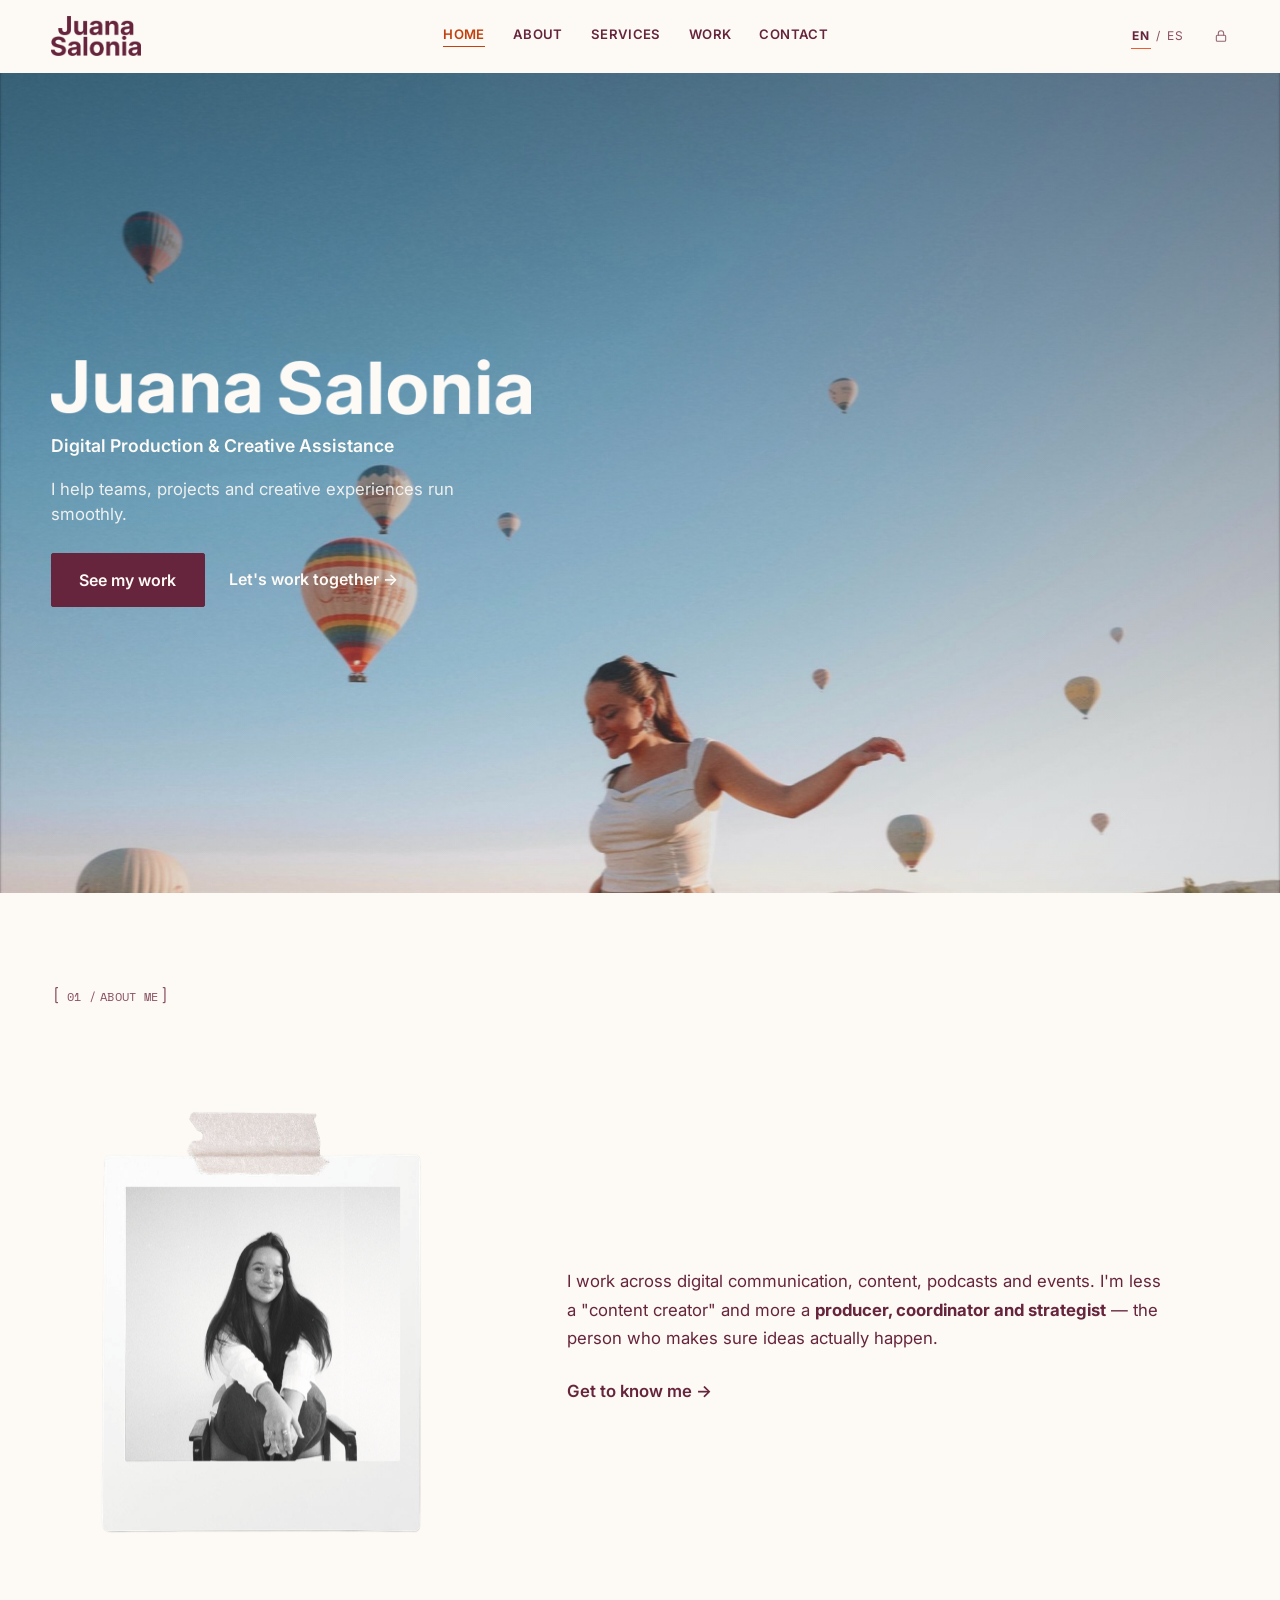
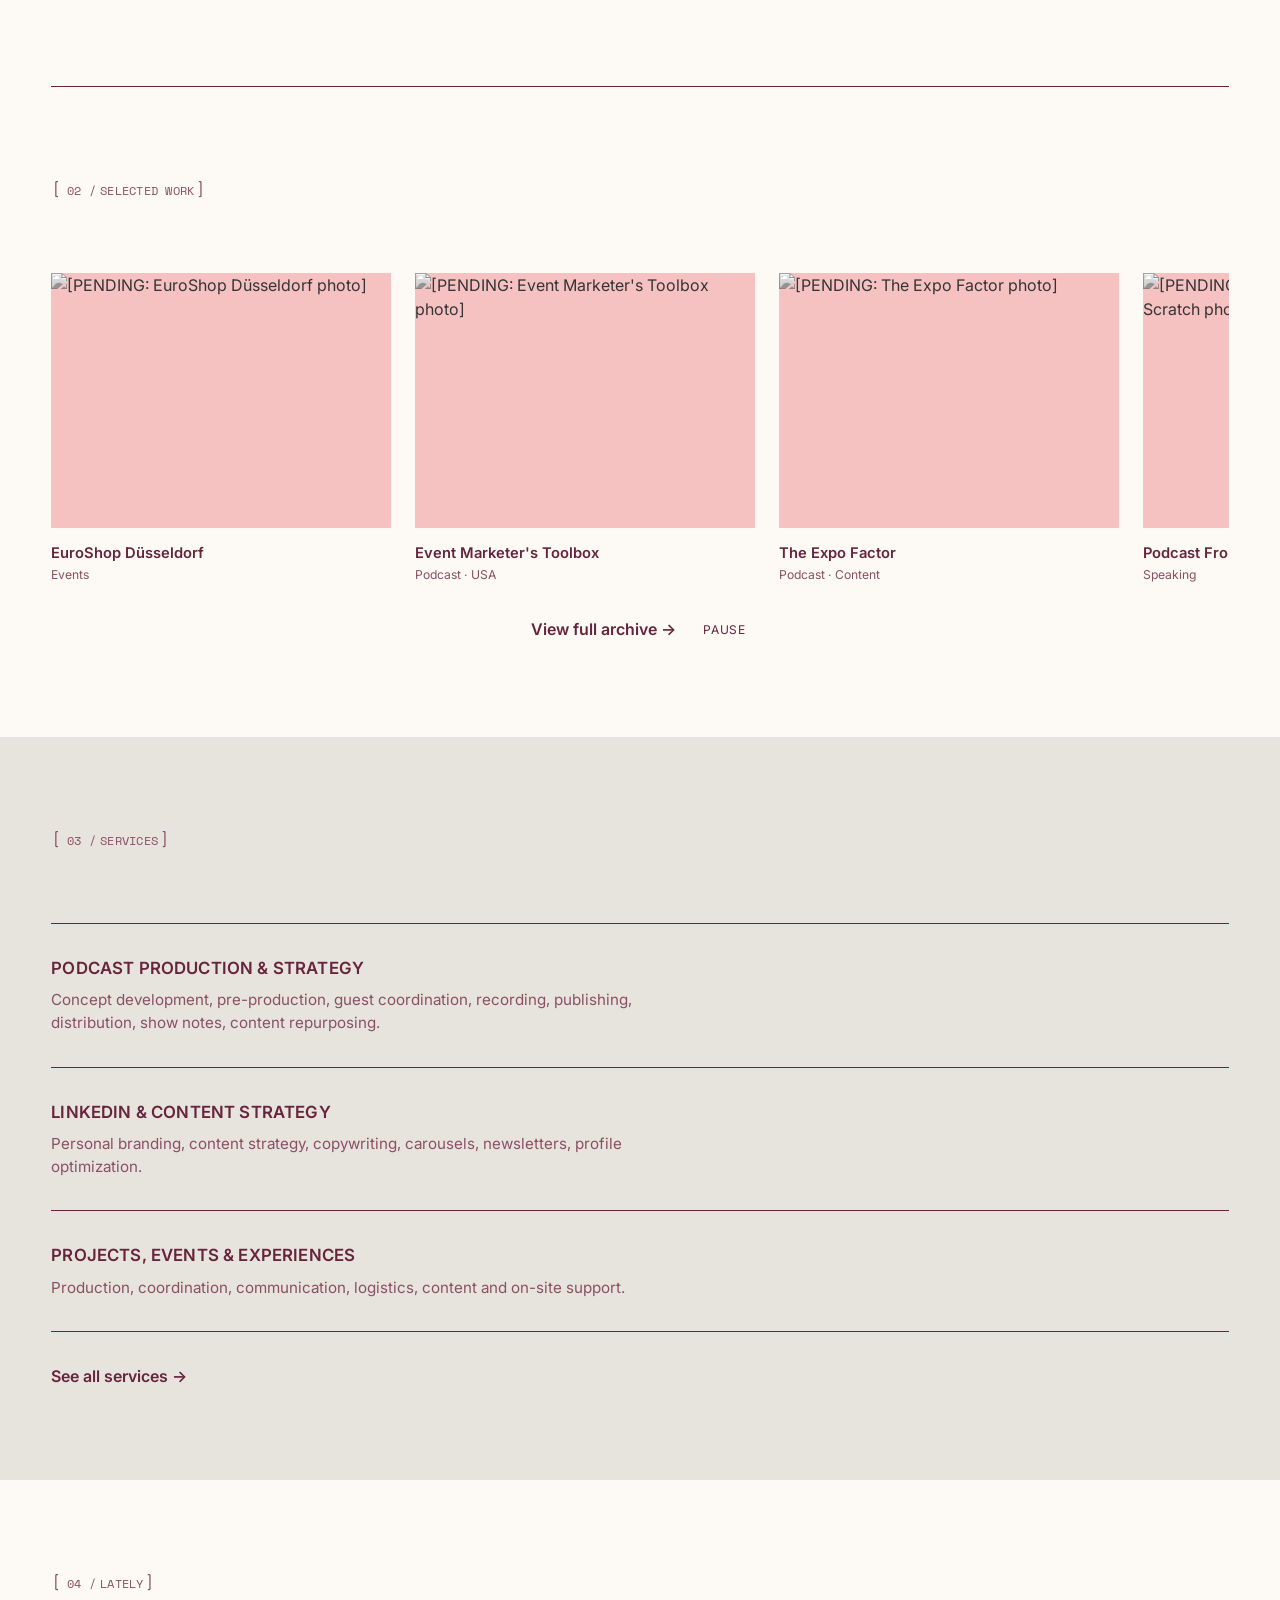
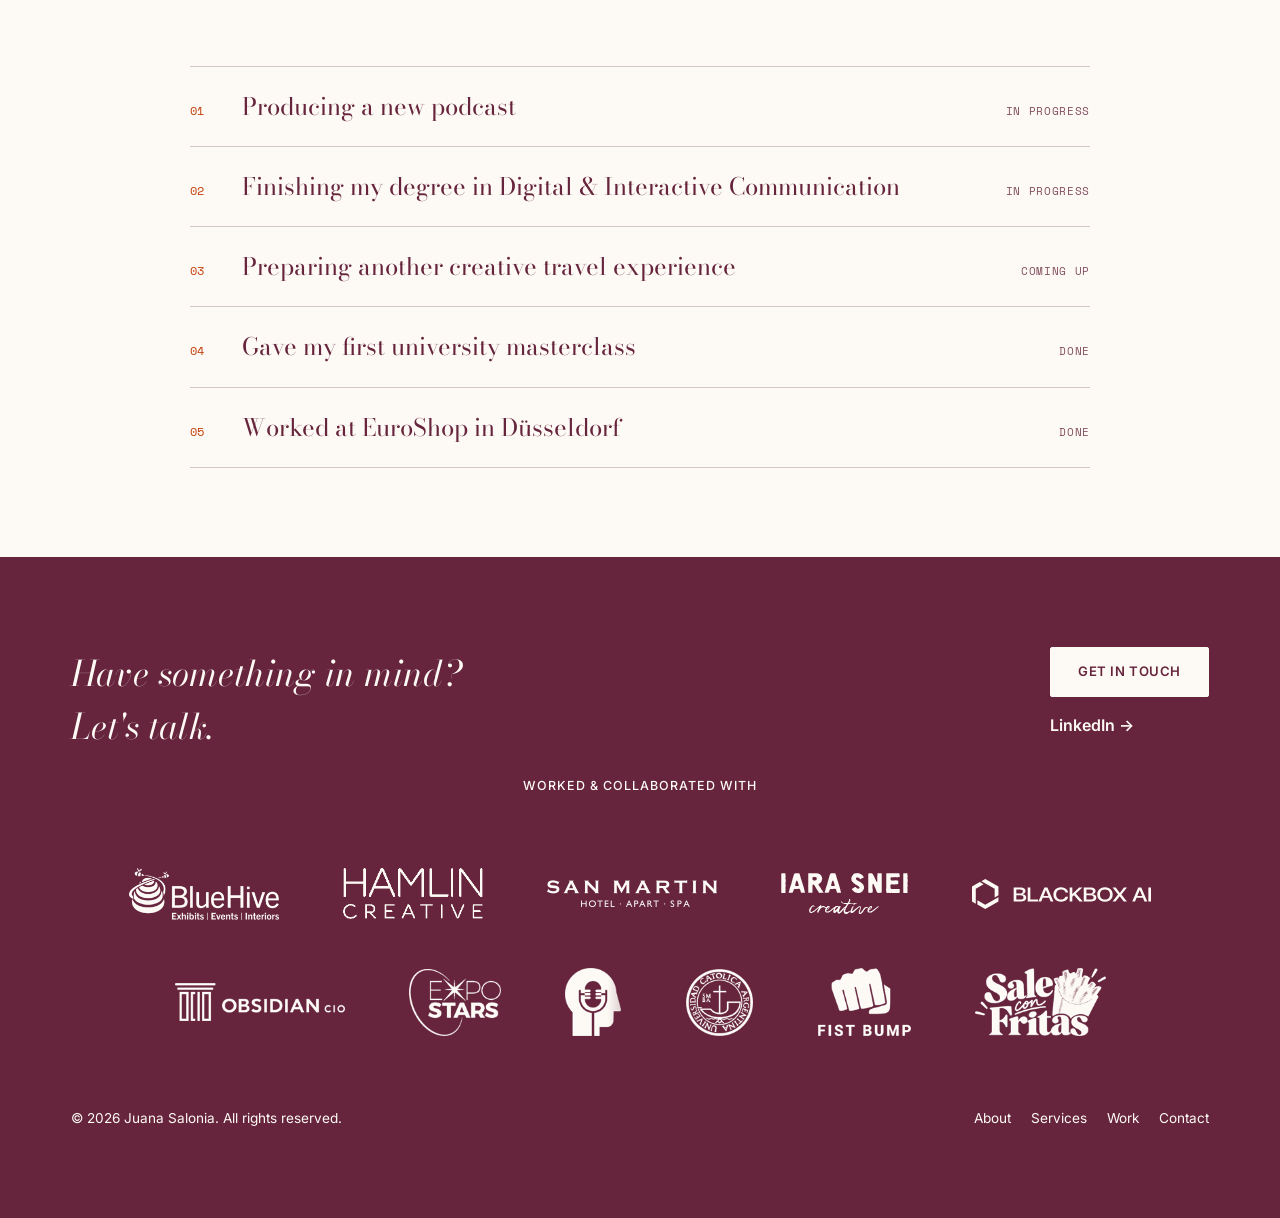
==== commit 5951ce43: "Footer: remove the WhatsApp channel link (it stays on the Contact page) Co-Authored-By: Claude Opus " ====
--- a/index.html
+++ b/index.html
@@ -297,7 +297,6 @@
       <div class="footer-contact">
         <a href="contact.html" class="btn btn-primary">Get in touch</a>
         <a href="https://www.linkedin.com/in/juanasalonia/" target="_blank" rel="noopener" class="link-arrow">LinkedIn →<span class="visually-hidden"> (opens in a new tab)</span></a>
-        <a href="https://whatsapp.com/channel/0029Vb8NhaBBKfhs5oG6I62T" target="_blank" rel="noopener" class="link-arrow">WhatsApp channel →<span class="visually-hidden"> (opens in a new tab)</span></a>
       </div>
     </div>
 
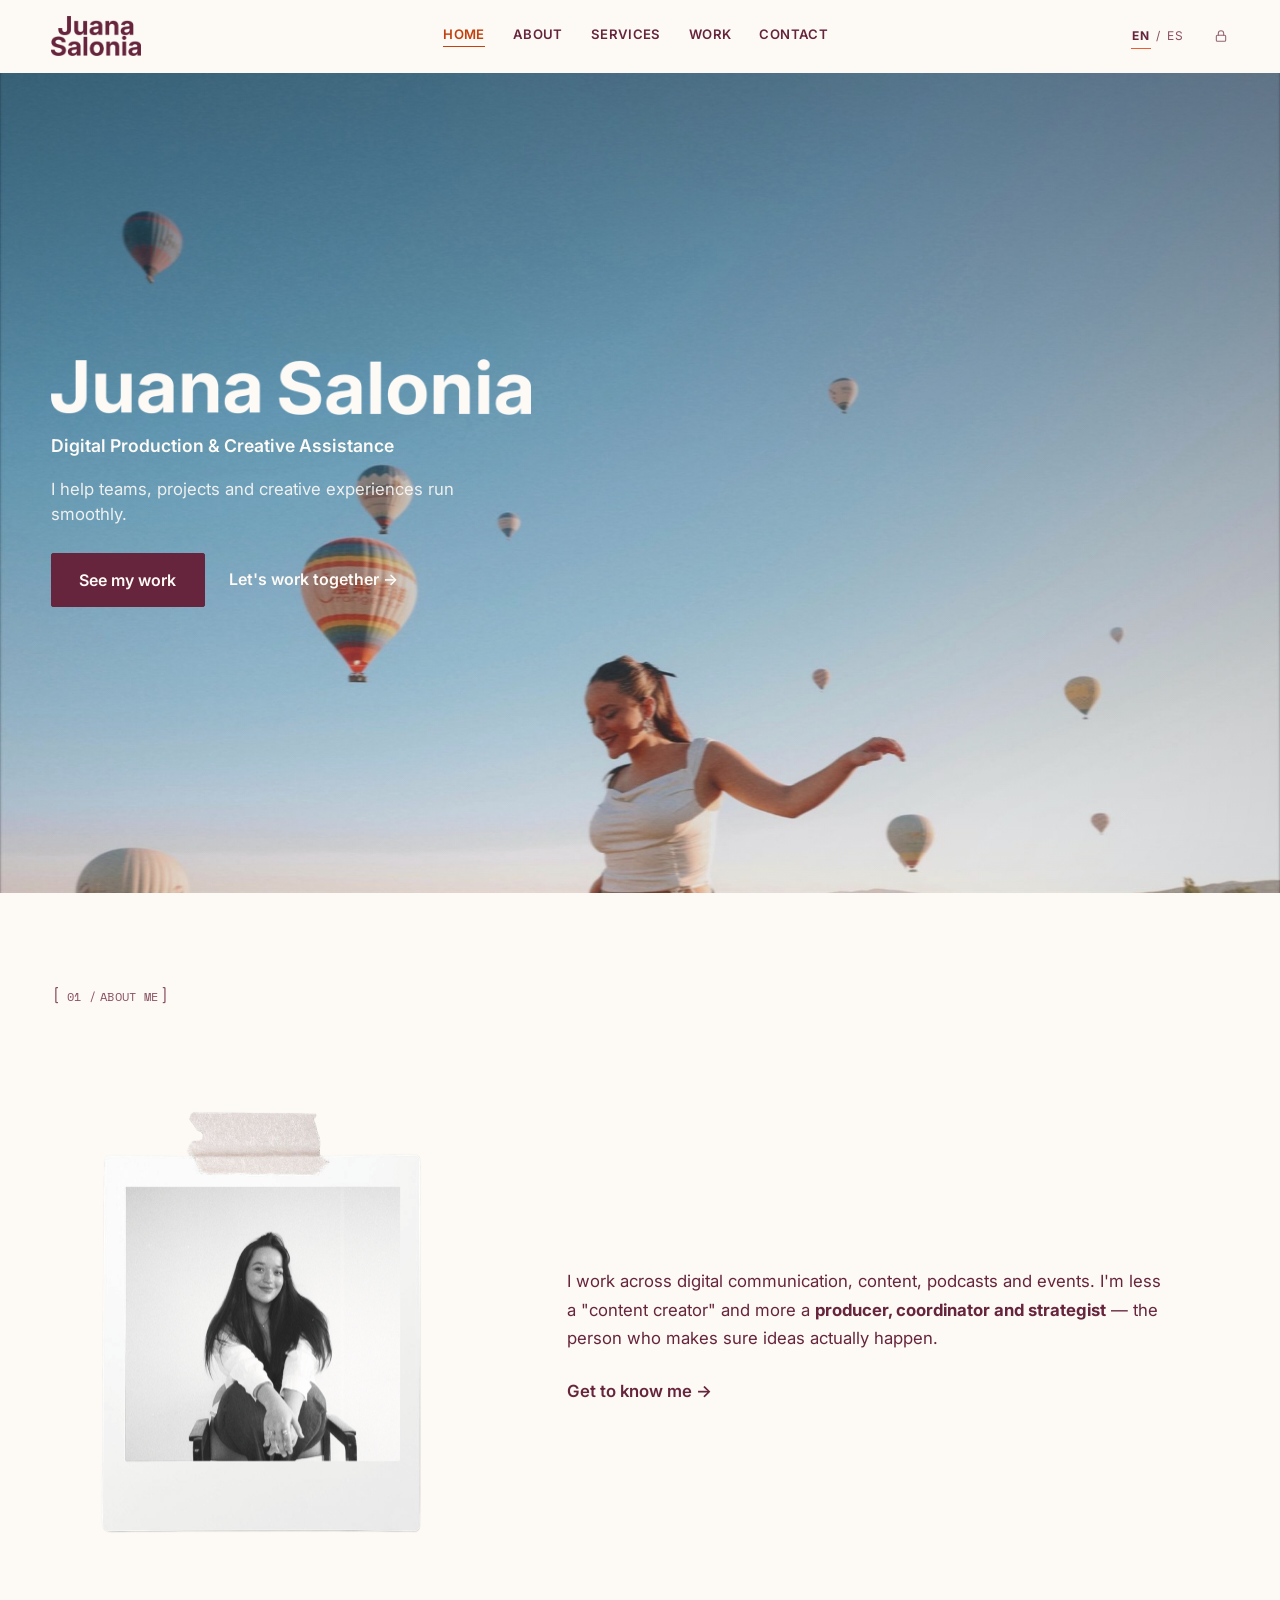
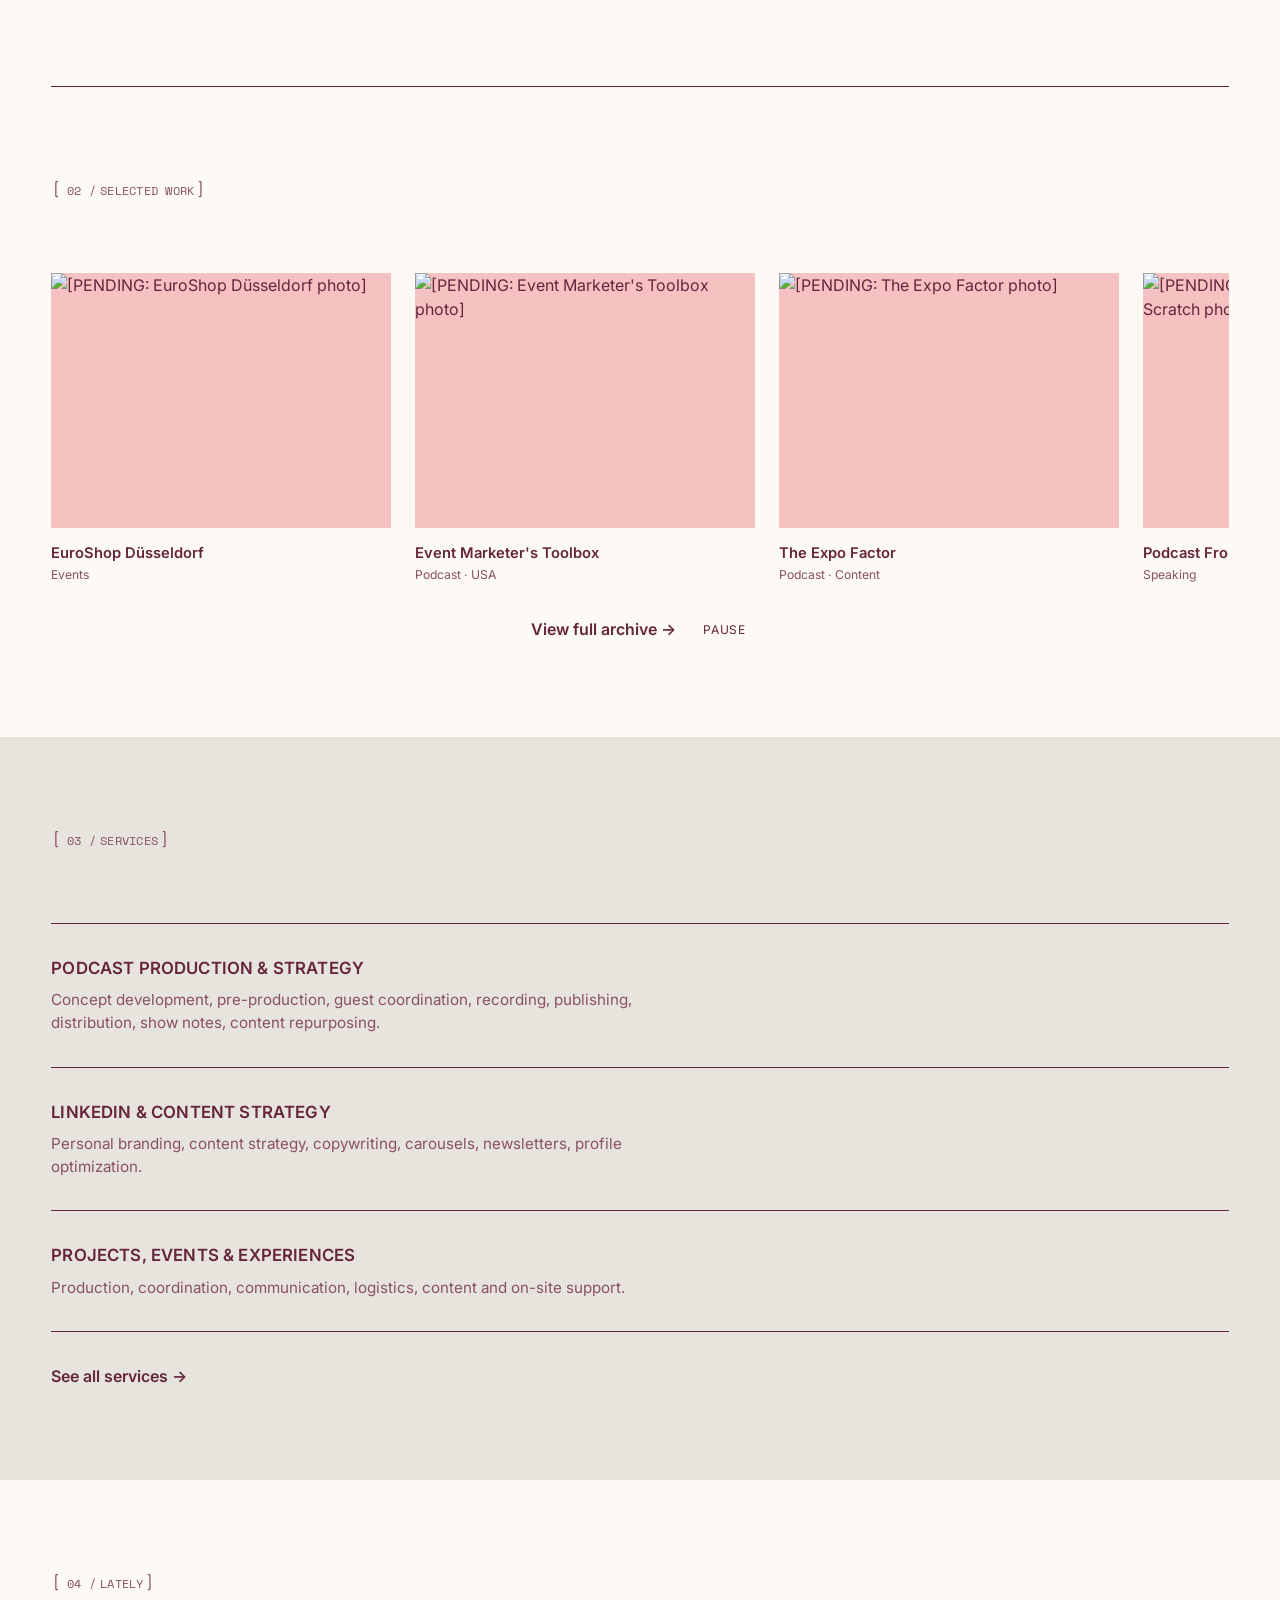
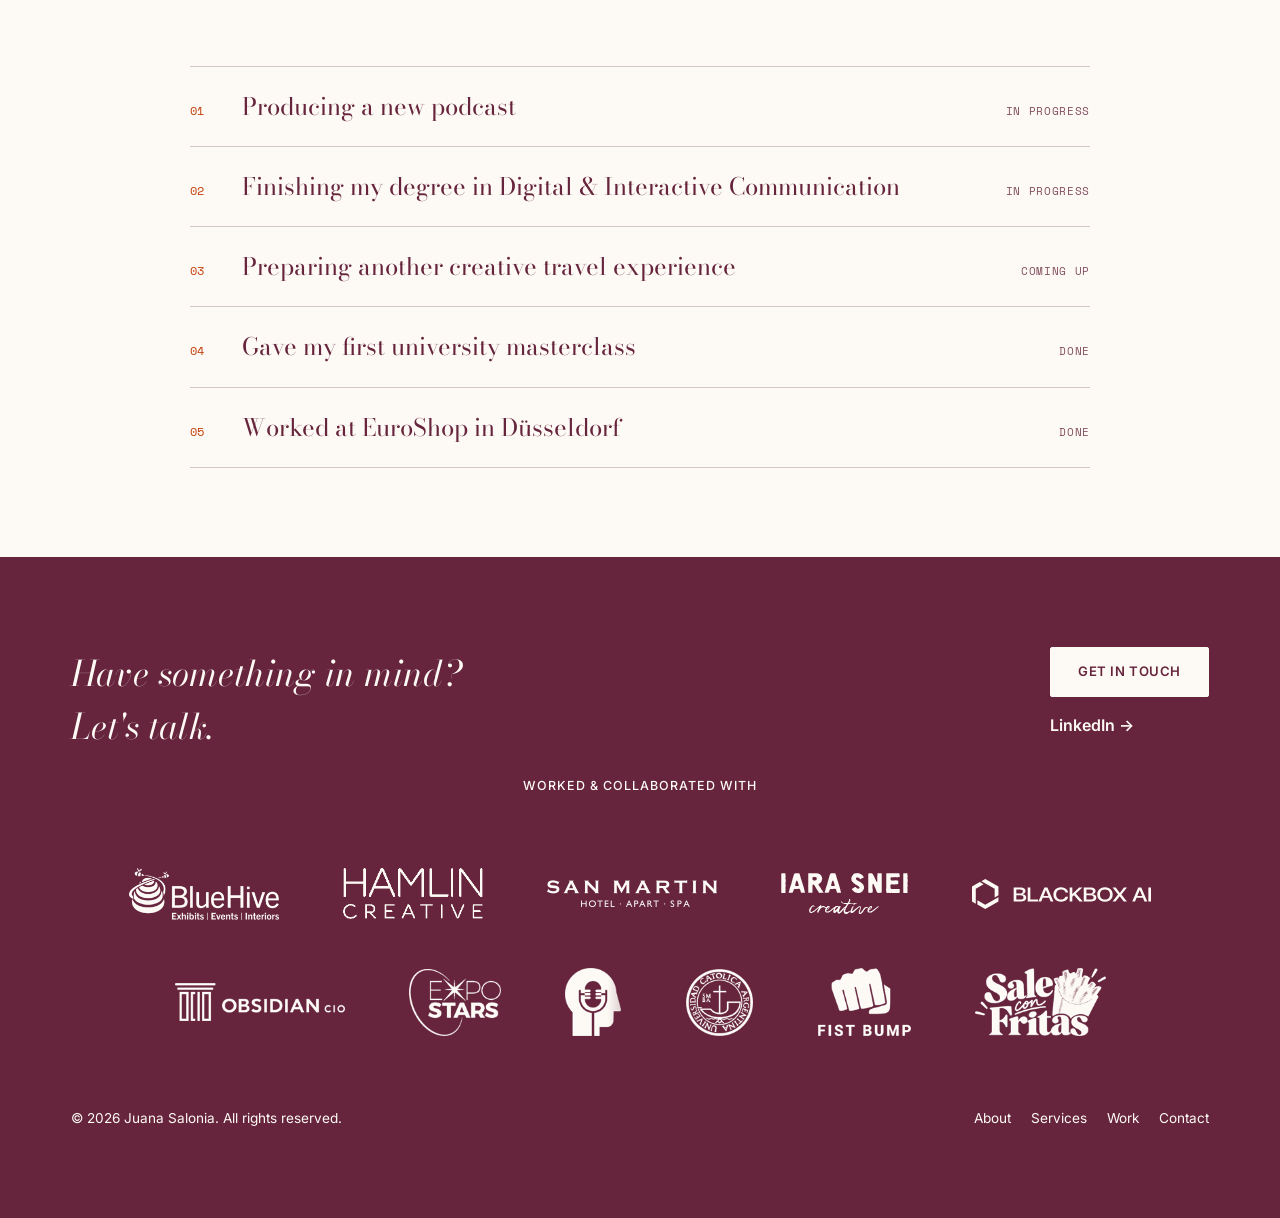
==== commit 562598a6: "Cover photos in color (project page hero and home work carousel) Co-Authored-By: Claude Opus 5.5 <no" ====
--- a/index.html
+++ b/index.html
@@ -26,7 +26,7 @@
 <link rel="preconnect" href="https://fonts.googleapis.com">
 <link rel="preconnect" href="https://fonts.gstatic.com" crossorigin>
 <link href="https://fonts.googleapis.com/css2?family=Bodoni+Moda:ital,wght@0,400;0,500;0,600;0,700;1,400;1,500;1,600;1,700&family=Space+Mono:wght@400;700&family=Inter:wght@400;500;600;700&display=swap" rel="stylesheet">
-<link rel="stylesheet" href="styles.css?v=62">
+<link rel="stylesheet" href="styles.css?v=64">
 </head>
 <body>
 <a class="skip-link" href="#main-content">Skip to content</a>
@@ -331,8 +331,8 @@
 
 <script src="config.js"></script>
 <script src="https://cdn.jsdelivr.net/npm/@supabase/supabase-js@2.117.2/dist/umd/supabase.js" integrity="sha384-Rj26LVGvoeRVR6+mwQmFfcR3QOBEwT+ZmuCWpuiqeTzJpCs0ER4ITAWGb4Hiy3Ok" crossorigin="anonymous"></script>
-<script src="i18n.js?v=62"></script>
-<script src="script.js?v=62"></script>
-<script src="content.js?v=62"></script>
+<script src="i18n.js?v=63"></script>
+<script src="script.js?v=63"></script>
+<script src="content.js?v=64"></script>
 </body>
 </html>
--- a/styles.css
+++ b/styles.css
@@ -351,8 +351,8 @@
 @media (prefers-reduced-motion: reduce){ .work-carousel-track{ animation: none; } }
 .work-carousel-item{ flex: 0 0 auto; width: min(74vw, 300px); cursor: pointer; }
 .work-carousel-image{ position: relative; aspect-ratio: 4/3; overflow: hidden; background: var(--color-pink); }
-.work-carousel-image img{ width: 100%; height: 100%; object-fit: cover; filter: grayscale(1); transition: transform .5s ease, filter .5s ease; }
-.work-carousel-item:hover .work-carousel-image img{ filter: grayscale(0); transform: scale(1.04); }
+.work-carousel-image img{ width: 100%; height: 100%; object-fit: cover; transition: transform .5s ease; }
+.work-carousel-item:hover .work-carousel-image img{ transform: scale(1.04); }
 /* project without a cover photo yet: same-size title on a plain box, so every
    placeholder reads the same whatever the title length */
 .work-carousel-image--empty{ display: flex; align-items: center; justify-content: center; padding: 1.25rem; background: #E7E3DD; text-align: center; }
@@ -406,7 +406,7 @@
    PROJECT DETAIL (work-detail.html)
    ========================================================== */
 .project-hero-media{ aspect-ratio: 16/9; overflow: hidden; margin-inline: var(--side-pad); border: 1px solid var(--color-eggplant); }
-.project-hero-media img{ width: 100%; height: 100%; object-fit: cover; filter: grayscale(1); }
+.project-hero-media img{ width: 100%; height: 100%; object-fit: cover; }
 /* quick-facts band — sits directly under the hero photo, pastel full-bleed
    strip per the "clean case study" reference, mirrors .block-lime/.block-pink */
 .project-facts{ padding-block: clamp(2rem, 5vw, 2.75rem); }
@@ -416,11 +416,16 @@
 .project-copy{ max-width: 62ch; display: flex; flex-direction: column; gap: 1.25rem; margin-bottom: 3rem; }
 .project-link{ margin-top: 1.75rem; }
 .project-copy h2{ font-family: var(--font-serif); font-style: italic; font-size: 1.3rem; }
-.gallery-grid{ columns: 2; column-gap: 1rem; }
-.gallery-grid img{ width: 100%; height: auto; filter: grayscale(1); transition: filter .35s ease; }
-.gallery-grid > img, .gallery-item{ display: block; width: 100%; margin: 0 0 1rem; break-inside: avoid; }
+/* collage: 6-column grid, shapes set by content.js (collageShapes) */
+.gallery-grid{ display: grid; grid-template-columns: repeat(6, 1fr); grid-auto-rows: clamp(110px, 17vw, 230px); gap: clamp(.5rem, 1.2vw, 1rem); }
+.gallery-grid > img, .gallery-item{ display: block; width: 100%; height: 100%; min-width: 0; overflow: hidden; grid-column: span 2; }
+.gallery-grid img{ width: 100%; height: 100%; object-fit: cover; filter: grayscale(1); transition: filter .35s ease, transform .6s ease; }
 .gallery-item{ padding: 0; border: 0; background: none; cursor: zoom-in; }
-.gallery-item:hover img, .gallery-item:focus-visible img{ filter: none; }
+.gallery-item--big{ grid-column: span 4; grid-row: span 2; }
+.gallery-item--small{ grid-column: span 2; }
+.gallery-item--half{ grid-column: span 3; grid-row: span 2; }
+.gallery-item--full{ grid-column: span 6; grid-row: span 2; }
+.gallery-item:hover img, .gallery-item:focus-visible img{ filter: none; transform: scale(1.03); }
 
 /* ==========================================================
    SERVICES — numbered rows, no boxed cards
@@ -529,9 +534,6 @@
 
 /* ---------- responsive ---------- */
 @media (min-width: 720px){
-  
-  
-  .gallery-grid{ columns: 3; }
   .testimonials{ grid-template-columns: repeat(3, 1fr); }
 }
 @media (min-width: 960px){
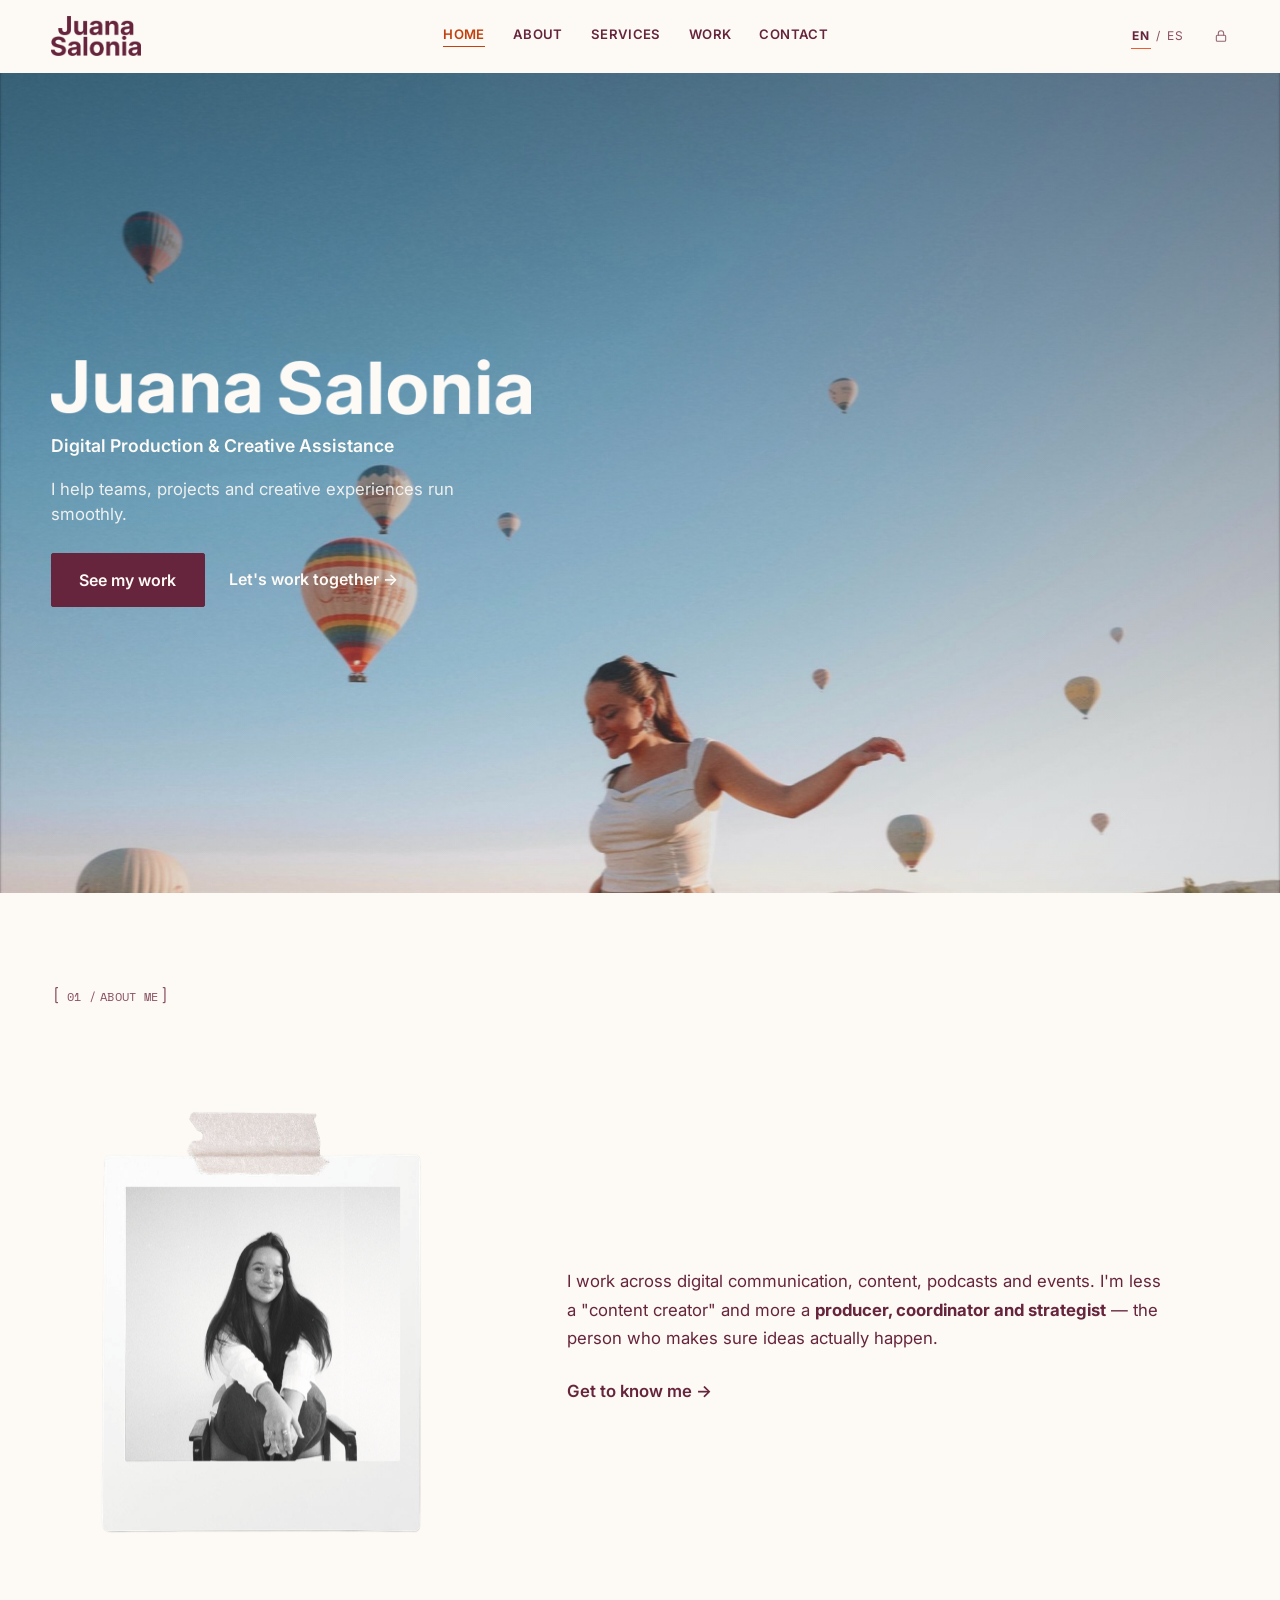
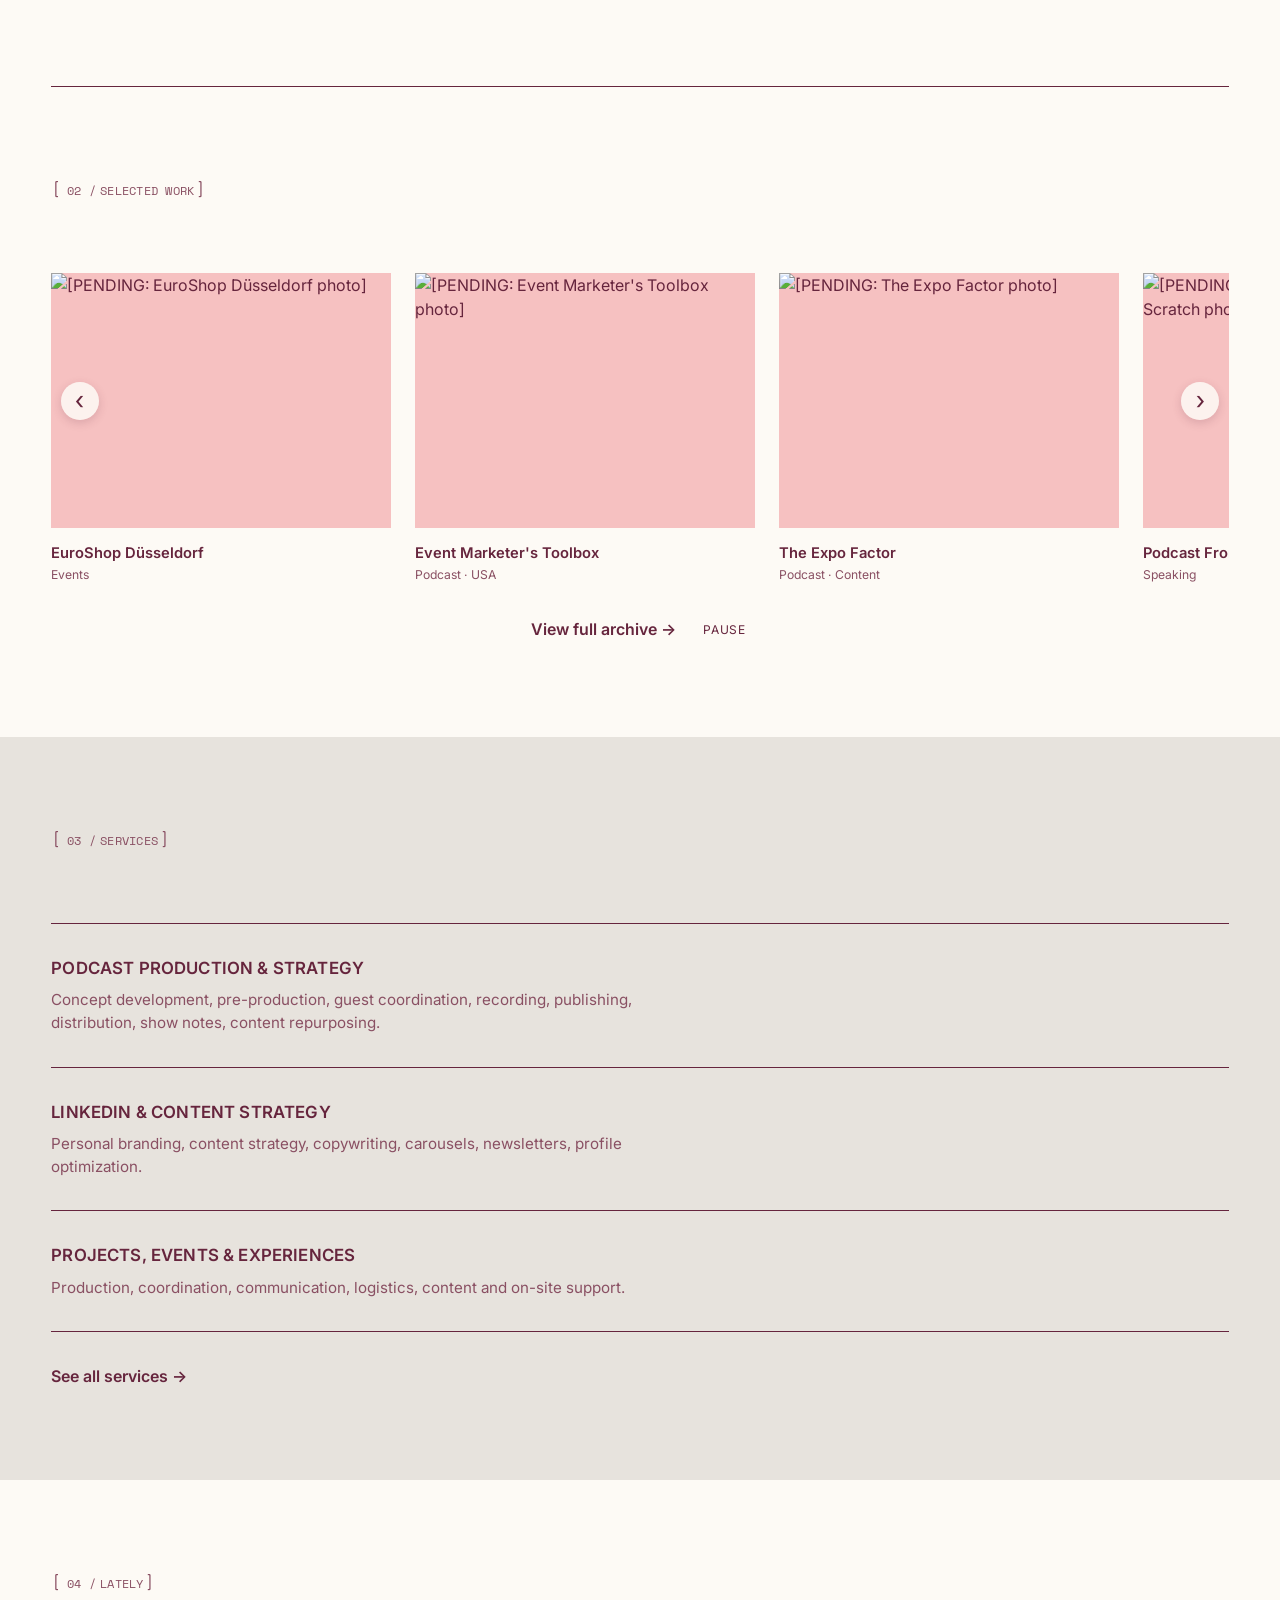
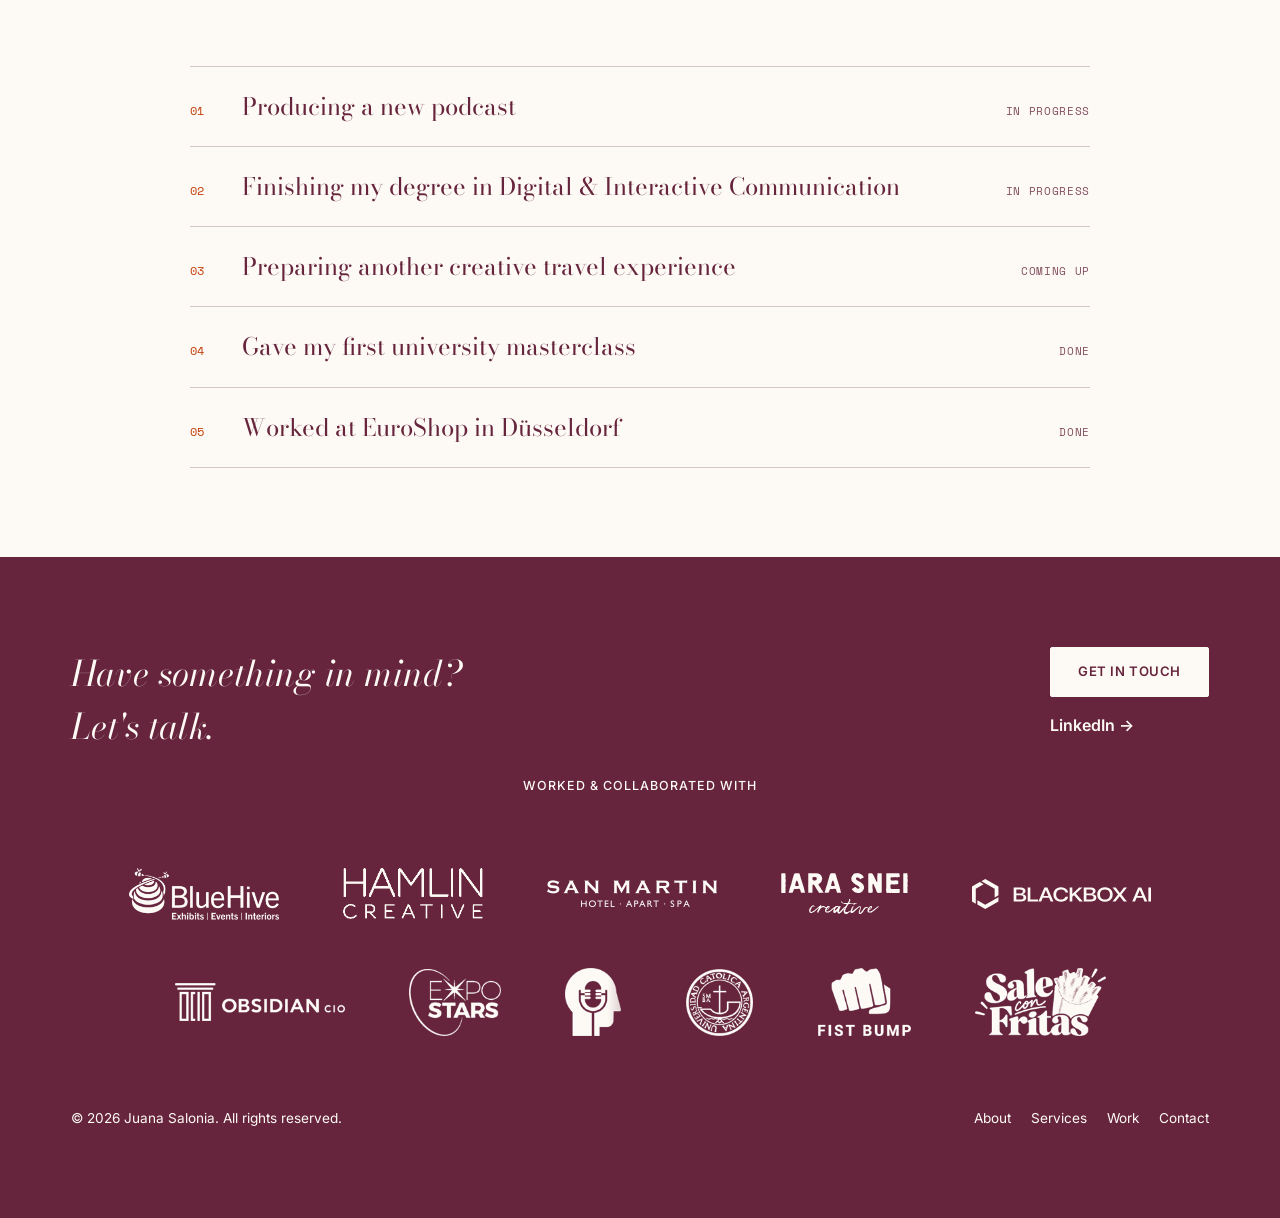
==== commit defc4817: "Project gallery in color; prev/next arrows on the home work carousel (glide one tile, EN/ES labels) " ====
--- a/index.html
+++ b/index.html
@@ -26,7 +26,7 @@
 <link rel="preconnect" href="https://fonts.googleapis.com">
 <link rel="preconnect" href="https://fonts.gstatic.com" crossorigin>
 <link href="https://fonts.googleapis.com/css2?family=Bodoni+Moda:ital,wght@0,400;0,500;0,600;0,700;1,400;1,500;1,600;1,700&family=Space+Mono:wght@400;700&family=Inter:wght@400;500;600;700&display=swap" rel="stylesheet">
-<link rel="stylesheet" href="styles.css?v=64">
+<link rel="stylesheet" href="styles.css?v=65">
 </head>
 <body>
 <a class="skip-link" href="#main-content">Skip to content</a>
@@ -331,8 +331,8 @@
 
 <script src="config.js"></script>
 <script src="https://cdn.jsdelivr.net/npm/@supabase/supabase-js@2.117.2/dist/umd/supabase.js" integrity="sha384-Rj26LVGvoeRVR6+mwQmFfcR3QOBEwT+ZmuCWpuiqeTzJpCs0ER4ITAWGb4Hiy3Ok" crossorigin="anonymous"></script>
-<script src="i18n.js?v=63"></script>
-<script src="script.js?v=63"></script>
-<script src="content.js?v=64"></script>
+<script src="i18n.js?v=65"></script>
+<script src="script.js?v=65"></script>
+<script src="content.js?v=65"></script>
 </body>
 </html>
--- a/styles.css
+++ b/styles.css
@@ -348,6 +348,10 @@
 .work-carousel:hover .work-carousel-track,
 .work-carousel-track:has(:focus-visible){ animation-play-state: paused; }
 @keyframes work-marquee{ from{ transform: translateX(0); } to{ transform: translateX(-50%); } }
+/* prev/next arrows (script.js), centered on the photos, not the captions */
+.work-carousel-arrow{ top: calc(min(74vw, 300px) * .375); }
+@media (min-width: 720px){ .work-carousel-arrow{ top: calc(min(30vw, 340px) * .375); } }
+@media (prefers-reduced-motion: reduce){ .work-carousel-arrow{ display: none; } }
 @media (prefers-reduced-motion: reduce){ .work-carousel-track{ animation: none; } }
 .work-carousel-item{ flex: 0 0 auto; width: min(74vw, 300px); cursor: pointer; }
 .work-carousel-image{ position: relative; aspect-ratio: 4/3; overflow: hidden; background: var(--color-pink); }
@@ -419,13 +423,13 @@
 /* collage: 6-column grid, shapes set by content.js (collageShapes) */
 .gallery-grid{ display: grid; grid-template-columns: repeat(6, 1fr); grid-auto-rows: clamp(110px, 17vw, 230px); gap: clamp(.5rem, 1.2vw, 1rem); }
 .gallery-grid > img, .gallery-item{ display: block; width: 100%; height: 100%; min-width: 0; overflow: hidden; grid-column: span 2; }
-.gallery-grid img{ width: 100%; height: 100%; object-fit: cover; filter: grayscale(1); transition: filter .35s ease, transform .6s ease; }
+.gallery-grid img{ width: 100%; height: 100%; object-fit: cover; transition: transform .6s ease; }
 .gallery-item{ padding: 0; border: 0; background: none; cursor: zoom-in; }
 .gallery-item--big{ grid-column: span 4; grid-row: span 2; }
 .gallery-item--small{ grid-column: span 2; }
 .gallery-item--half{ grid-column: span 3; grid-row: span 2; }
 .gallery-item--full{ grid-column: span 6; grid-row: span 2; }
-.gallery-item:hover img, .gallery-item:focus-visible img{ filter: none; transform: scale(1.03); }
+.gallery-item:hover img, .gallery-item:focus-visible img{ transform: scale(1.03); }
 
 /* ==========================================================
    SERVICES — numbered rows, no boxed cards
